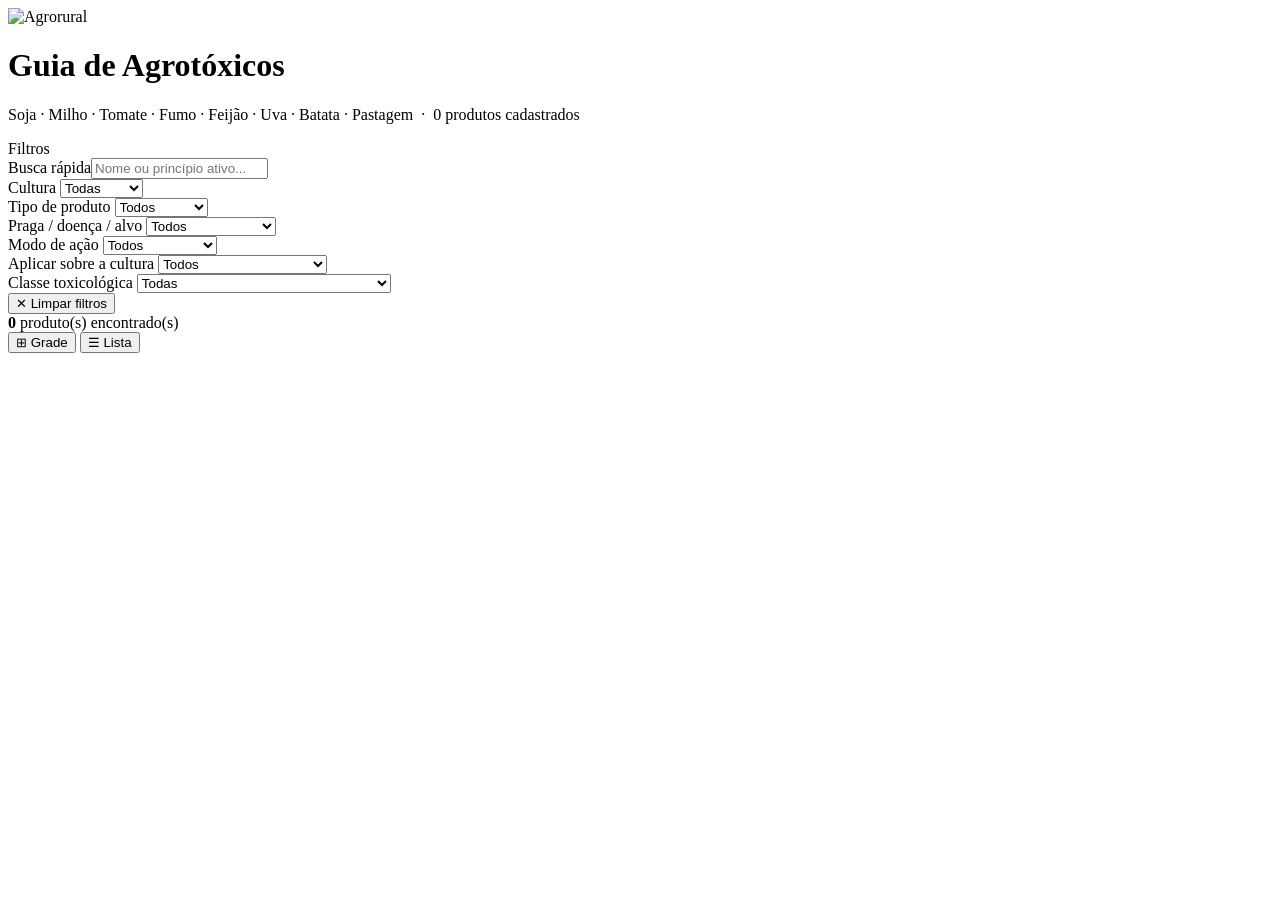
==== index.html @ b9d36128 "Add files via upload" ====
<!DOCTYPE html>
<html lang="pt-BR">
<head>
<meta charset="UTF-8">
<meta name="viewport" content="width=device-width, initial-scale=1.0">
<title>Guia de Agrotóxicos - Agrorural</title>
<link href="https://fonts.googleapis.com/css2?family=DM+Sans:wght@300;400;500;600&family=Space+Grotesk:wght@400;500;600;700&display=swap" rel="stylesheet">
<link rel="stylesheet" href="guia_agrotoxicos.css">
</head>
<body>
<header>
  <div class="header-top">
    <img src="https://media.base44.com/images/public/6a1c72122a9e0b5b111189c7/57c9bda0f_agrorural.png" alt="Agrorural" class="header-logo">
    <div>
      <h1>Guia de Agrotóxicos</h1>
      <p>Soja · Milho · Tomate · Fumo · Feijão · Uva · Batata · Pastagem &nbsp;·&nbsp; <span id="tc">0</span> produtos cadastrados</p>
    </div>
  </div>
</header>

<div class="container">
  <div class="fp">
    <div class="fp-title">Filtros</div>
    <div class="fg">
      <div><label>Busca rápida</label><input id="fb" placeholder="Nome ou princípio ativo..." oninput="f()"></div>
      <div><label>Cultura</label>
        <select id="fc" onchange="f()">
          <option value="">Todas</option>
          <option>Soja</option><option>Milho</option><option>Tomate</option>
          <option>Fumo</option><option>Feijão</option><option>Uva</option>
          <option>Batata</option><option>Pastagem</option><option>Azevém</option>
        </select>
      </div>
      <div><label>Tipo de produto</label>
        <select id="ft" onchange="f()">
          <option value="">Todos</option>
          <option>Fungicida</option><option>Herbicida</option><option>Inseticida</option>
          <option>Acaricida</option><option>Dessecante</option><option>Regulador</option><option>Biológico</option>
        </select>
      </div>
      <div><label>Praga / doença / alvo</label>
        <select id="fa" onchange="f()">
          <option value="">Todos</option>
          <option>Folha larga</option><option>Folha estreita</option><option>Não seletivo</option>
          <option>Brotação lateral</option><option>Azevém</option><option>Ciperáceas</option>
          <option>Ferrugem</option><option>Mancha foliar</option><option>Míldio / Requeima</option>
          <option>Antracnose</option><option>Oídio</option><option>Lagarta</option>
          <option>Percevejo</option><option>Mosca-branca</option><option>Pulgão</option>
          <option>Ácaro</option><option>Broca</option><option>Nematoide</option>
        </select>
      </div>
      <div><label>Modo de ação</label>
        <select id="fm" onchange="f()">
          <option value="">Todos</option>
          <option>Sistêmico</option><option>Contato</option>
          <option>Protetor</option><option>Translaminar</option>
          <option>Pré-emergente</option><option>Pós-emergente</option>
        </select>
      </div>
      <div><label>Aplicar sobre a cultura</label>
        <select id="fs" onchange="f()">
          <option value="">Todos</option>
          <option value="sim">✅ Sim — pode aplicar</option>
          <option value="nao">🚫 Não — risco de dano</option>
          <option value="parcial">⚠️ Depende da situação</option>
        </select>
      </div>
      <div><label>Classe toxicológica</label>
        <select id="fk" onchange="f()">
          <option value="">Todas</option>
          <option value="I">I — Extremamente tóxico</option>
          <option value="II">II — Altamente tóxico</option>
          <option value="III">III — Moderadamente tóxico</option>
          <option value="IV">IV — Pouco tóxico</option>
          <option value="V">V — Improvável de causar dano agudo</option>
        </select>
      </div>
      <div style="display:flex;align-items:flex-end">
        <button class="btn-clear" onclick="limpar()">✕ Limpar filtros</button>
      </div>
    </div>
  </div>

  <div class="rh">
    <div class="rc"><strong id="cn">0</strong> produto(s) encontrado(s)</div>
    <div class="vt">
      <button class="vb active" id="bg" onclick="sv('grid')">⊞ Grade</button>
      <button class="vb" id="bl" onclick="sv('list')">☰ Lista</button>
    </div>
  </div>

  <div class="grid" id="res"></div>
</div>

<script src="guia_agrotoxicos.js"></script>
</body>
</html>
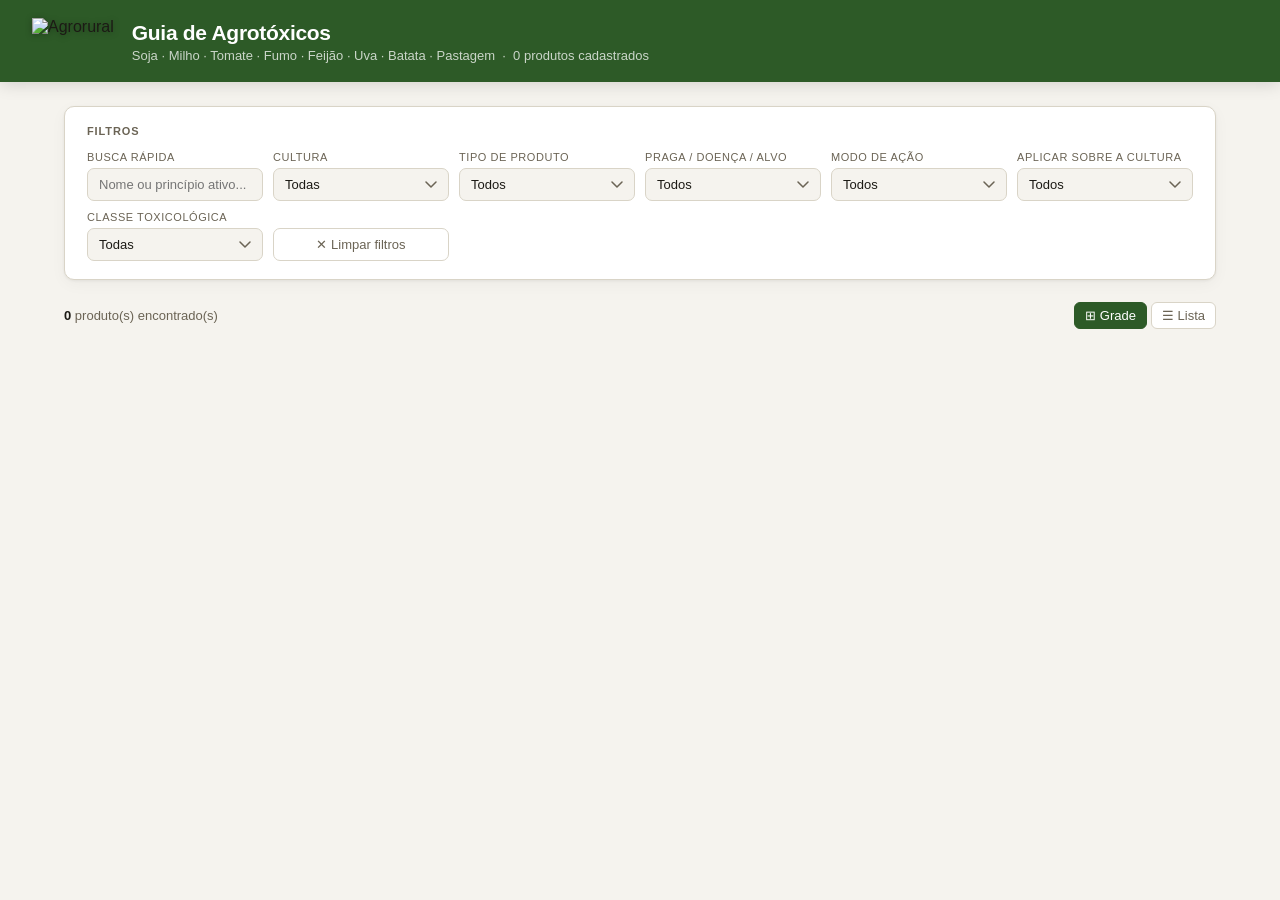
==== commit 2e3a8ec9: "Fix HTML encoding issues and update stylesheet link" ====
--- a/index.html
+++ b/index.html
@@ -5,7 +5,7 @@
 <meta name="viewport" content="width=device-width, initial-scale=1.0">
 <title>Guia de Agrotóxicos - Agrorural</title>
 <link href="https://fonts.googleapis.com/css2?family=DM+Sans:wght@300;400;500;600&family=Space+Grotesk:wght@400;500;600;700&display=swap" rel="stylesheet">
-<link rel="stylesheet" href="guia_agrotoxicos.css">
+<link rel="stylesheet" href="style.css">
 </head>
 <body>
 <header>
--- a/style.css
+++ b/style.css
@@ -0,0 +1,254 @@
+:root {
+  --bg: #F5F3EE;
+  --surface: #FFF;
+  --text: #1C1A15;
+  --text-muted: #6B6455;
+  --border: #D9D4C7;
+  --accent: #2D5A27;
+  --accent-light: #E8F0E6;
+  --fungicida: #1A4D8F;
+  --fungicida-bg: #E8F0FB;
+  --herbicida: #2D6A2A;
+  --herbicida-bg: #E6F4E5;
+  --inseticida: #8B4A00;
+  --inseticida-bg: #FDF0E0;
+  --acaricida: #7A1A5A;
+  --acaricida-bg: #F8E8F4;
+  --dessecante: #8B1A1A;
+  --dessecante-bg: #FBEAEA;
+  --regulador: #5A3A8B;
+  --regulador-bg: #F0EAFB;
+  --c1-bg: #FBEAEA; --c1: #8B1A1A;
+  --c2-bg: #FDF0E0; --c2: #8B4A00;
+  --c3-bg: #FFF8E6; --c3: #5C4000;
+  --c4-bg: #E8F4E5; --c4: #2D6A2A;
+  --ok-bg: #E6F4E5; --ok: #1E5C1B;
+  --warn-bg: #FFF3CD; --warn: #7A4F00;
+  --parcial-bg: #EEF0FF; --parcial: #2828A0;
+  --radius: 10px;
+  --shadow: 0 1px 3px rgba(0,0,0,.06), 0 4px 16px rgba(0,0,0,.04);
+}
+
+*, *::before, *::after { box-sizing: border-box; margin: 0; padding: 0; }
+
+body {
+  font-family: 'DM Sans', sans-serif;
+  background: var(--bg);
+  color: var(--text);
+  min-height: 100vh;
+}
+
+/* ── HEADER ── */
+header {
+  background: var(--accent);
+  padding: 18px 32px 16px;
+  position: sticky;
+  top: 0;
+  z-index: 100;
+  box-shadow: 0 2px 16px rgba(0,0,0,.15);
+}
+.header-top {
+  display: flex;
+  align-items: center;
+  gap: 18px;
+}
+.header-logo {
+  height: 48px;
+  object-fit: contain;
+  flex-shrink: 0;
+  filter: drop-shadow(0 1px 3px rgba(0,0,0,.3));
+}
+header h1 {
+  font-family: 'Space Grotesk', sans-serif;
+  font-size: 21px;
+  font-weight: 700;
+  color: #fff;
+  letter-spacing: -.3px;
+  margin-bottom: 3px;
+}
+header p { font-size: 13px; color: rgba(255,255,255,.75); }
+
+/* ── CONTAINER ── */
+.container { max-width: 1200px; margin: 0 auto; padding: 24px; }
+
+/* ── FILTROS ── */
+.fp {
+  background: var(--surface);
+  border: 1px solid var(--border);
+  border-radius: var(--radius);
+  padding: 18px 22px;
+  margin-bottom: 22px;
+  box-shadow: var(--shadow);
+}
+.fp-title {
+  font-family: 'Space Grotesk', sans-serif;
+  font-size: 11px;
+  font-weight: 600;
+  letter-spacing: .08em;
+  text-transform: uppercase;
+  color: var(--text-muted);
+  margin-bottom: 14px;
+}
+.fg {
+  display: grid;
+  grid-template-columns: repeat(auto-fit, minmax(175px, 1fr));
+  gap: 10px;
+  align-items: end;
+}
+.fg label {
+  display: block;
+  font-size: 11px;
+  font-weight: 500;
+  color: var(--text-muted);
+  margin-bottom: 5px;
+  text-transform: uppercase;
+  letter-spacing: .05em;
+}
+select, input {
+  width: 100%;
+  padding: 8px 11px;
+  border: 1px solid var(--border);
+  border-radius: 7px;
+  font-family: 'DM Sans', sans-serif;
+  font-size: 13px;
+  color: var(--text);
+  background: var(--bg);
+  outline: none;
+  transition: border-color .15s, box-shadow .15s;
+  appearance: none;
+  background-image: url("data:image/svg+xml,%3Csvg xmlns='http://www.w3.org/2000/svg' width='12' height='8' fill='none'%3E%3Cpath d='M1 1l5 5 5-5' stroke='%236B6455' stroke-width='1.5' stroke-linecap='round' stroke-linejoin='round'/%3E%3C/svg%3E");
+  background-repeat: no-repeat;
+  background-position: right 11px center;
+  padding-right: 30px;
+}
+input { background-image: none; padding-right: 11px; }
+select:focus, input:focus {
+  border-color: var(--accent);
+  box-shadow: 0 0 0 3px rgba(45,90,39,.1);
+}
+.btn-clear {
+  padding: 8px 14px;
+  background: transparent;
+  border: 1px solid var(--border);
+  border-radius: 7px;
+  font-family: 'DM Sans', sans-serif;
+  font-size: 13px;
+  color: var(--text-muted);
+  cursor: pointer;
+  transition: all .15s;
+  width: 100%;
+}
+.btn-clear:hover { border-color: var(--accent); color: var(--accent); background: var(--accent-light); }
+
+/* ── RESULTADO HEADER ── */
+.rh { display: flex; align-items: center; justify-content: space-between; margin-bottom: 14px; }
+.rc { font-size: 13px; color: var(--text-muted); }
+.rc strong { color: var(--text); font-weight: 600; }
+.vt { display: flex; gap: 4px; }
+.vb {
+  padding: 5px 10px;
+  border: 1px solid var(--border);
+  background: var(--surface);
+  border-radius: 6px;
+  cursor: pointer;
+  font-size: 13px;
+  color: var(--text-muted);
+  transition: all .15s;
+}
+.vb.active { background: var(--accent); border-color: var(--accent); color: #fff; }
+
+/* ── GRID / LIST ── */
+.grid { display: grid; grid-template-columns: repeat(auto-fill, minmax(330px, 1fr)); gap: 14px; }
+.list { display: flex; flex-direction: column; gap: 8px; }
+
+/* ── CARD ── */
+.card {
+  background: var(--surface);
+  border: 1px solid var(--border);
+  border-radius: var(--radius);
+  padding: 16px 18px;
+  box-shadow: var(--shadow);
+  transition: transform .15s, box-shadow .15s;
+  position: relative;
+  overflow: hidden;
+}
+.card:hover { transform: translateY(-1px); box-shadow: 0 4px 20px rgba(0,0,0,.09); }
+
+.cab { position: absolute; left: 0; top: 0; bottom: 0; width: 4px; }
+
+.ch { display: flex; align-items: flex-start; justify-content: space-between; gap: 10px; margin-bottom: 10px; padding-left: 10px; }
+.cn { font-family: 'Space Grotesk', sans-serif; font-size: 15px; font-weight: 600; color: var(--text); line-height: 1.3; }
+.cp { font-size: 12px; color: var(--text-muted); margin-top: 2px; }
+
+.badge { font-size: 11px; font-weight: 500; padding: 3px 9px; border-radius: 99px; white-space: nowrap; flex-shrink: 0; }
+.badge-Fungicida  { background: var(--fungicida-bg);  color: var(--fungicida); }
+.badge-Herbicida  { background: var(--herbicida-bg);  color: var(--herbicida); }
+.badge-Inseticida { background: var(--inseticida-bg); color: var(--inseticida); }
+.badge-Acaricida  { background: var(--acaricida-bg);  color: var(--acaricida); }
+.badge-Dessecante { background: var(--dessecante-bg); color: var(--dessecante); }
+.badge-Regulador  { background: var(--regulador-bg);  color: var(--regulador); }
+.badge-Biológico  { background: var(--ok-bg); color: var(--ok); }
+
+/* ── ALERTA DE USO ── */
+.ab { display: flex; align-items: flex-start; gap: 7px; padding: 7px 10px 7px 14px; border-radius: 7px; font-size: 12px; font-weight: 500; margin-bottom: 10px; line-height: 1.4; }
+.ab-sim     { background: var(--ok-bg); color: var(--ok); }
+.ab-nao     { background: var(--warn-bg); color: var(--warn); border: 1px solid #e8d070; }
+.ab-parcial { background: var(--parcial-bg); color: var(--parcial); border: 1px solid #b8c0f0; }
+.ab-icon    { font-size: 14px; flex-shrink: 0; margin-top: 1px; }
+
+/* ── USO GRID ── */
+.ug { display: grid; grid-template-columns: 1fr 1fr; gap: 8px; padding-left: 10px; margin-bottom: 10px; }
+.ui { border: 1px solid var(--border); border-radius: 7px; padding: 8px 9px; background: var(--bg); }
+.ui label { font-size: 9px; font-weight: 600; text-transform: uppercase; letter-spacing: .06em; color: var(--text-muted); display: block; margin-bottom: 3px; }
+.ui span   { font-size: 12px; color: var(--text); line-height: 1.35; display: block; }
+.ui-warn   { border-color: #e8d070; background: var(--warn-bg); }
+.ui-warn span { color: var(--warn); font-weight: 600; }
+
+/* ── CAMPOS GRID ── */
+.cg { display: grid; grid-template-columns: 1fr 1fr; gap: 7px 12px; padding-left: 10px; margin-bottom: 10px; }
+.ii label { font-size: 10px; font-weight: 500; text-transform: uppercase; letter-spacing: .06em; color: var(--text-muted); display: block; margin-bottom: 2px; }
+.ii span  { font-size: 13px; color: var(--text); }
+
+/* ── TAGS ── */
+.ct { display: flex; flex-wrap: wrap; gap: 5px; padding-left: 10px; }
+.tag    { font-size: 11px; padding: 2px 8px; border-radius: 5px; border: 1px solid var(--border); color: var(--text-muted); background: var(--bg); }
+.tag-c  { border-color: #b8d4b5; background: #f0f8ef; color: #2a5527; }
+.tag-fl { border-color: #a8d4c8; background: #e8f8f4; color: #1a5548; }
+.tag-fe { border-color: #d4c4a0; background: #faf4e0; color: #6b4e18; }
+.tag-ns { border-color: #d8a8a8; background: #fff0f0; color: #7a1a1a; }
+
+/* ── CLASSE TOXICOLÓGICA ── */
+.pi    { display: inline-flex; align-items: center; font-size: 11px; font-weight: 500; padding: 2px 8px; border-radius: 5px; }
+.pi-I  { background: var(--c1-bg); color: var(--c1); }
+.pi-II { background: var(--c2-bg); color: var(--c2); }
+.pi-III{ background: var(--c3-bg); color: var(--c3); }
+.pi-IV { background: var(--c4-bg); color: var(--c4); }
+.pi-V, .pi-— { background: var(--bg); color: var(--text-muted); border: 1px solid var(--border); }
+
+/* ── ACENTO LATERAL ── */
+.acc-Fungicida  { background: var(--fungicida); }
+.acc-Herbicida  { background: var(--herbicida); }
+.acc-Inseticida { background: var(--inseticida); }
+.acc-Acaricida  { background: var(--acaricida); }
+.acc-Dessecante { background: var(--dessecante); }
+.acc-Regulador  { background: var(--regulador); }
+.acc-Biológico  { background: var(--ok); }
+
+/* ── LISTA ── */
+.list .cg { grid-template-columns: repeat(4, 1fr); }
+
+/* ── VAZIO ── */
+.empty { grid-column: 1/-1; text-align: center; padding: 60px 0; color: var(--text-muted); }
+.empty p { font-size: 15px; margin-bottom: 8px; font-weight: 500; color: var(--text); }
+
+/* ── RESPONSIVO ── */
+@media (max-width: 640px) {
+  .fg { grid-template-columns: 1fr 1fr; }
+  .grid { grid-template-columns: 1fr; }
+  .ug { grid-template-columns: 1fr; }
+  .list .cg { grid-template-columns: 1fr 1fr; }
+  header { padding: 14px 16px 12px; }
+  .container { padding: 14px; }
+  .header-logo { height: 36px; }
+  header h1 { font-size: 17px; }
+}
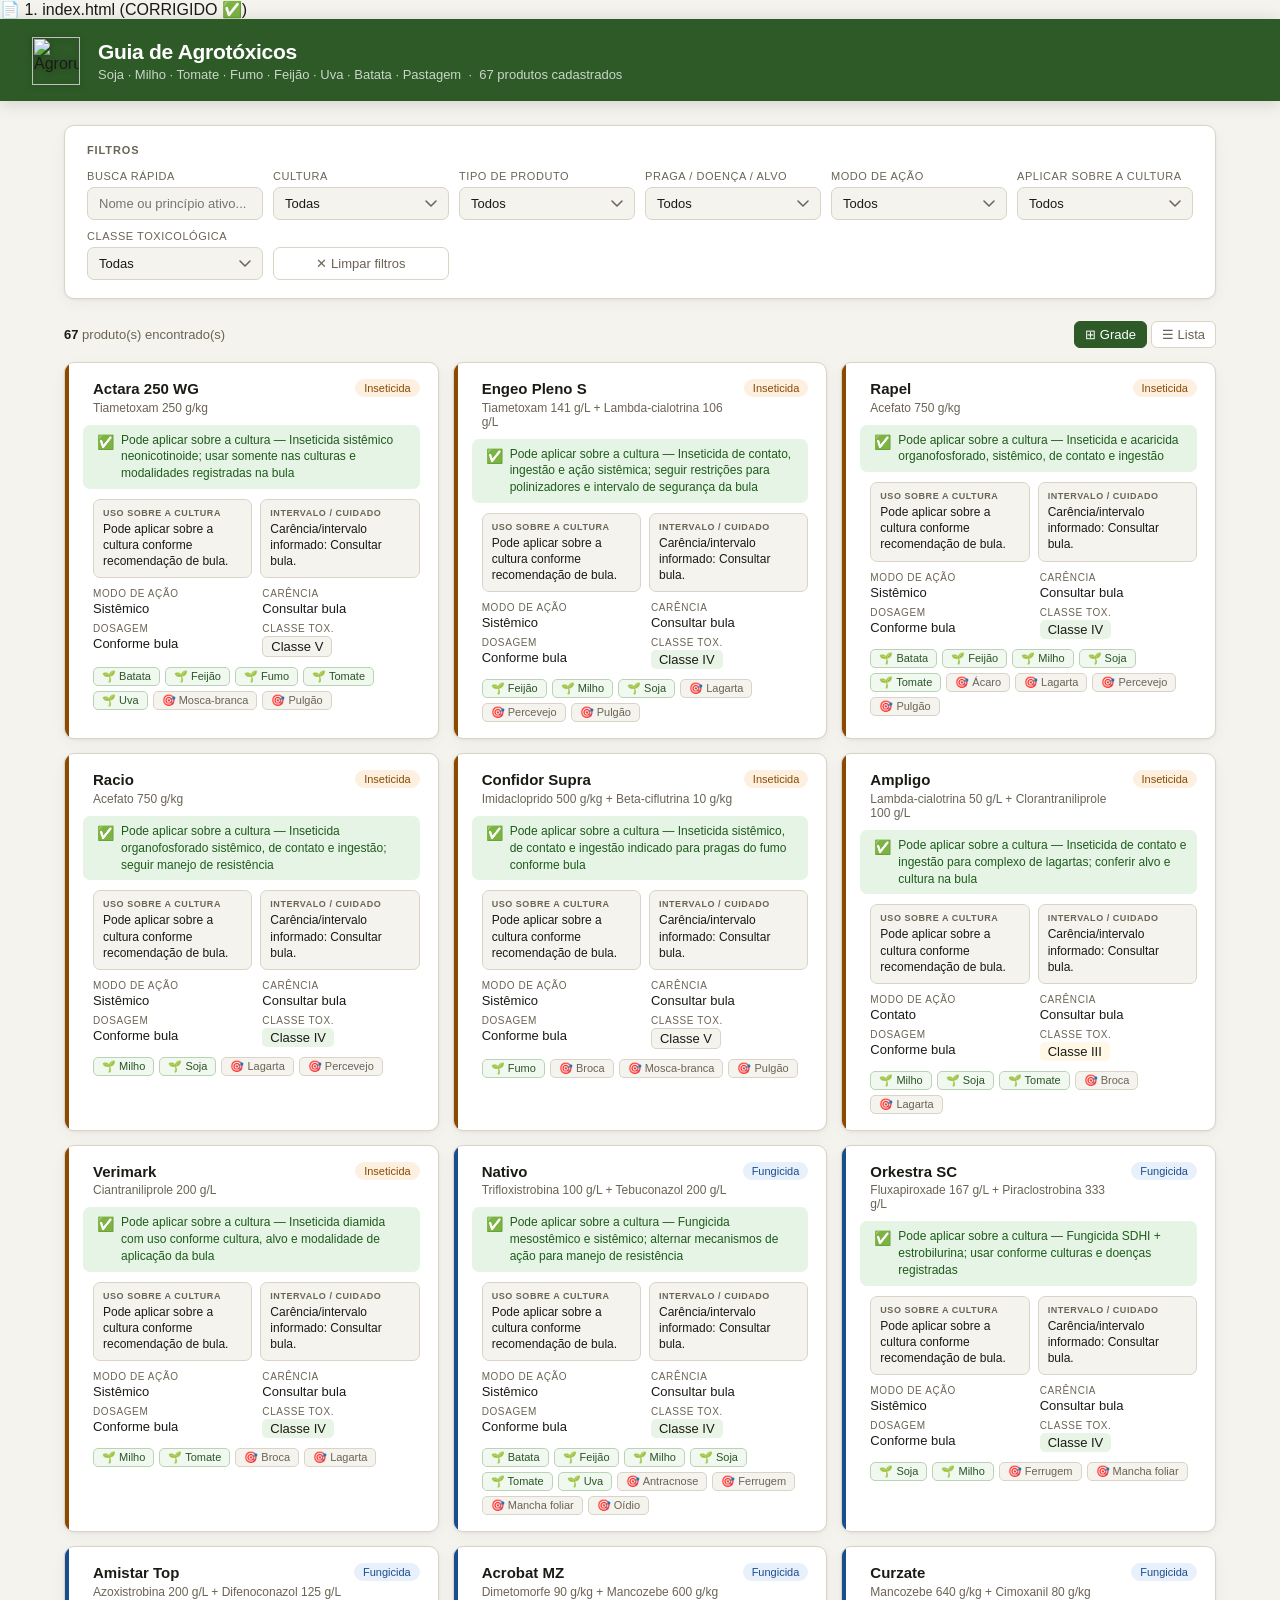
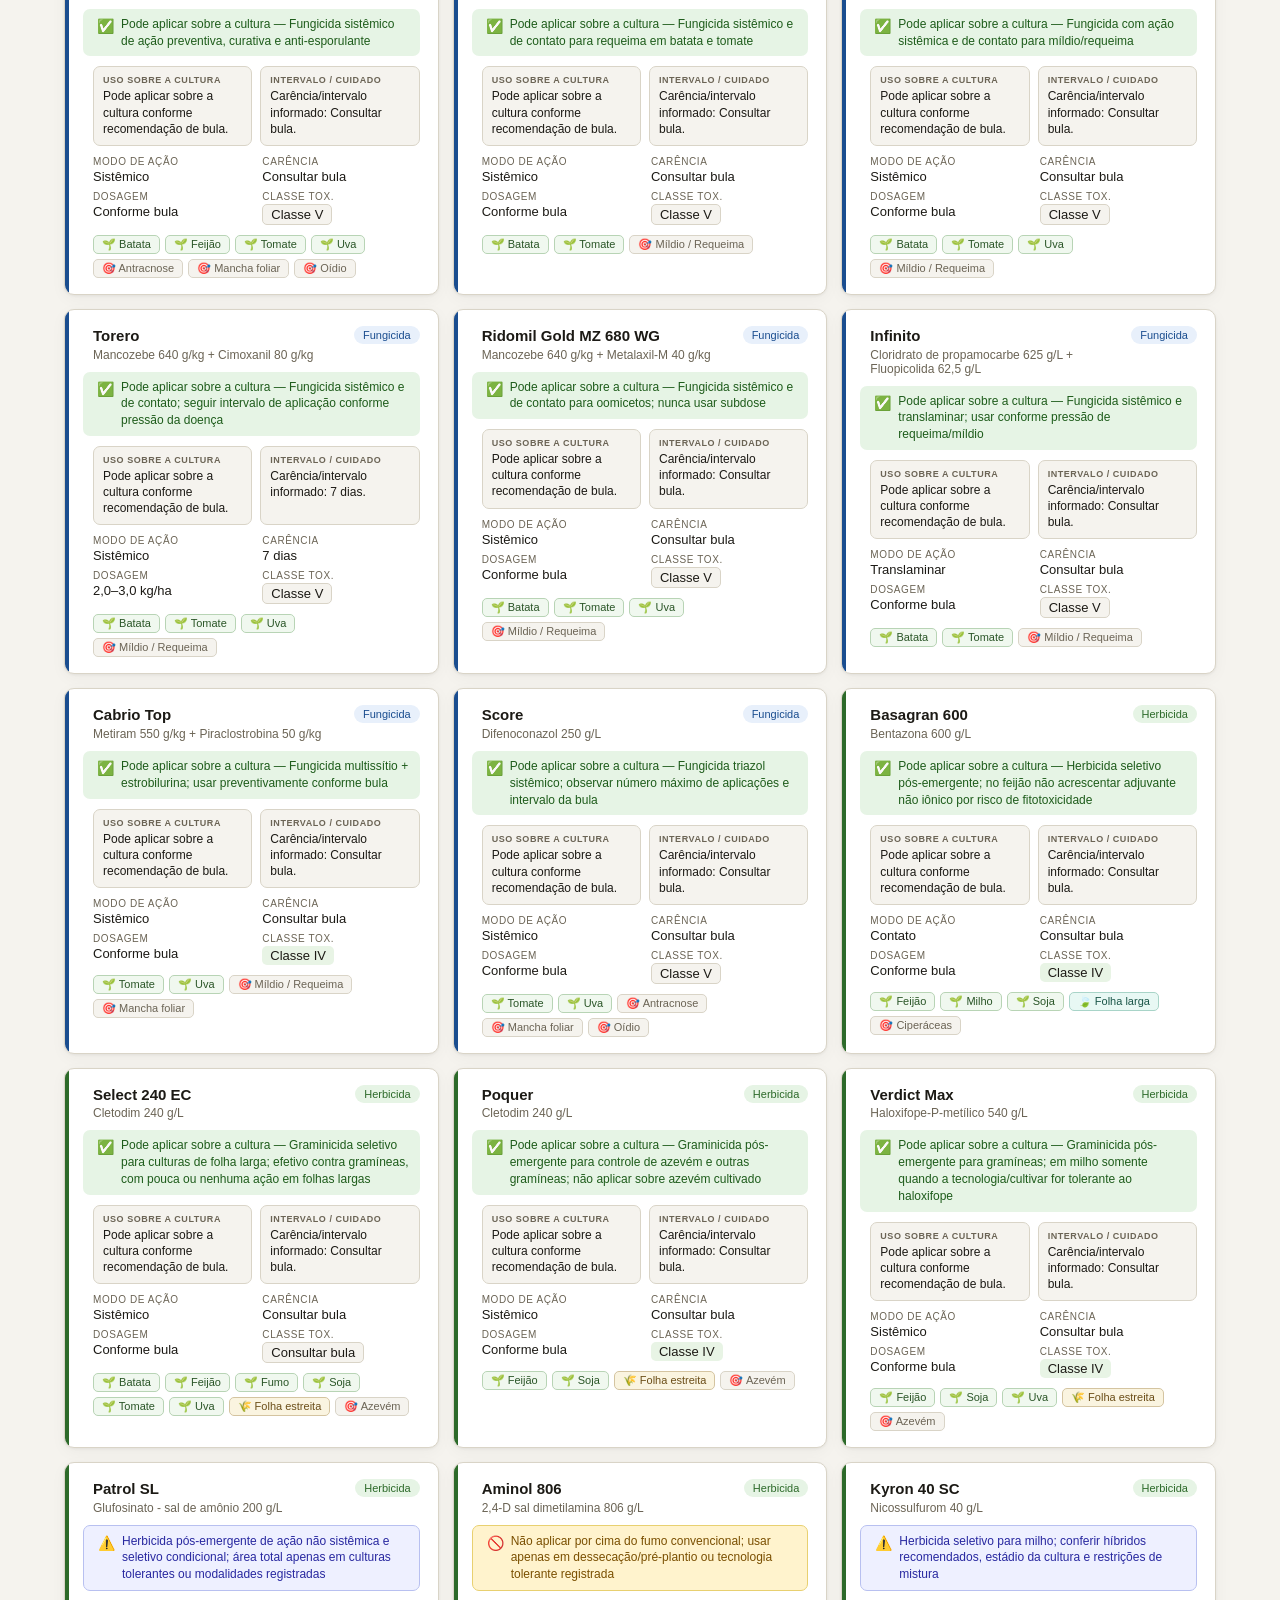
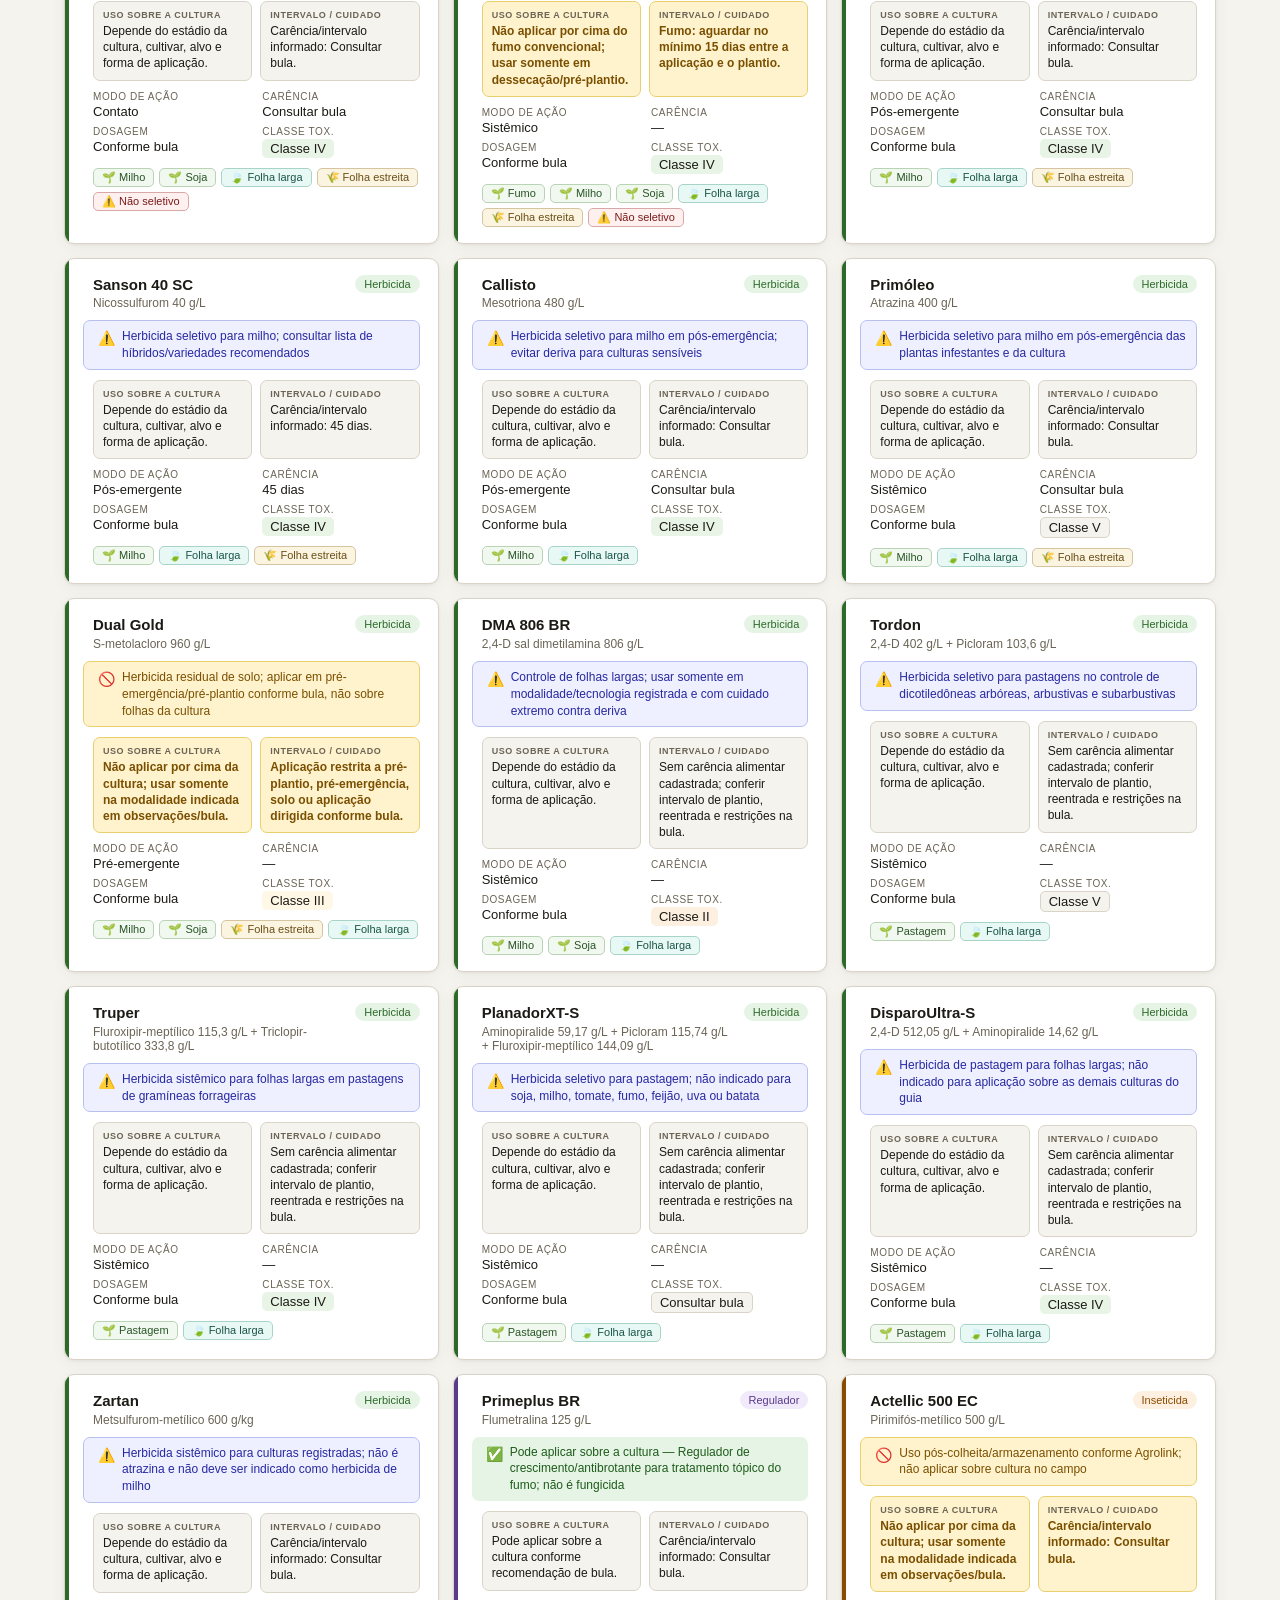
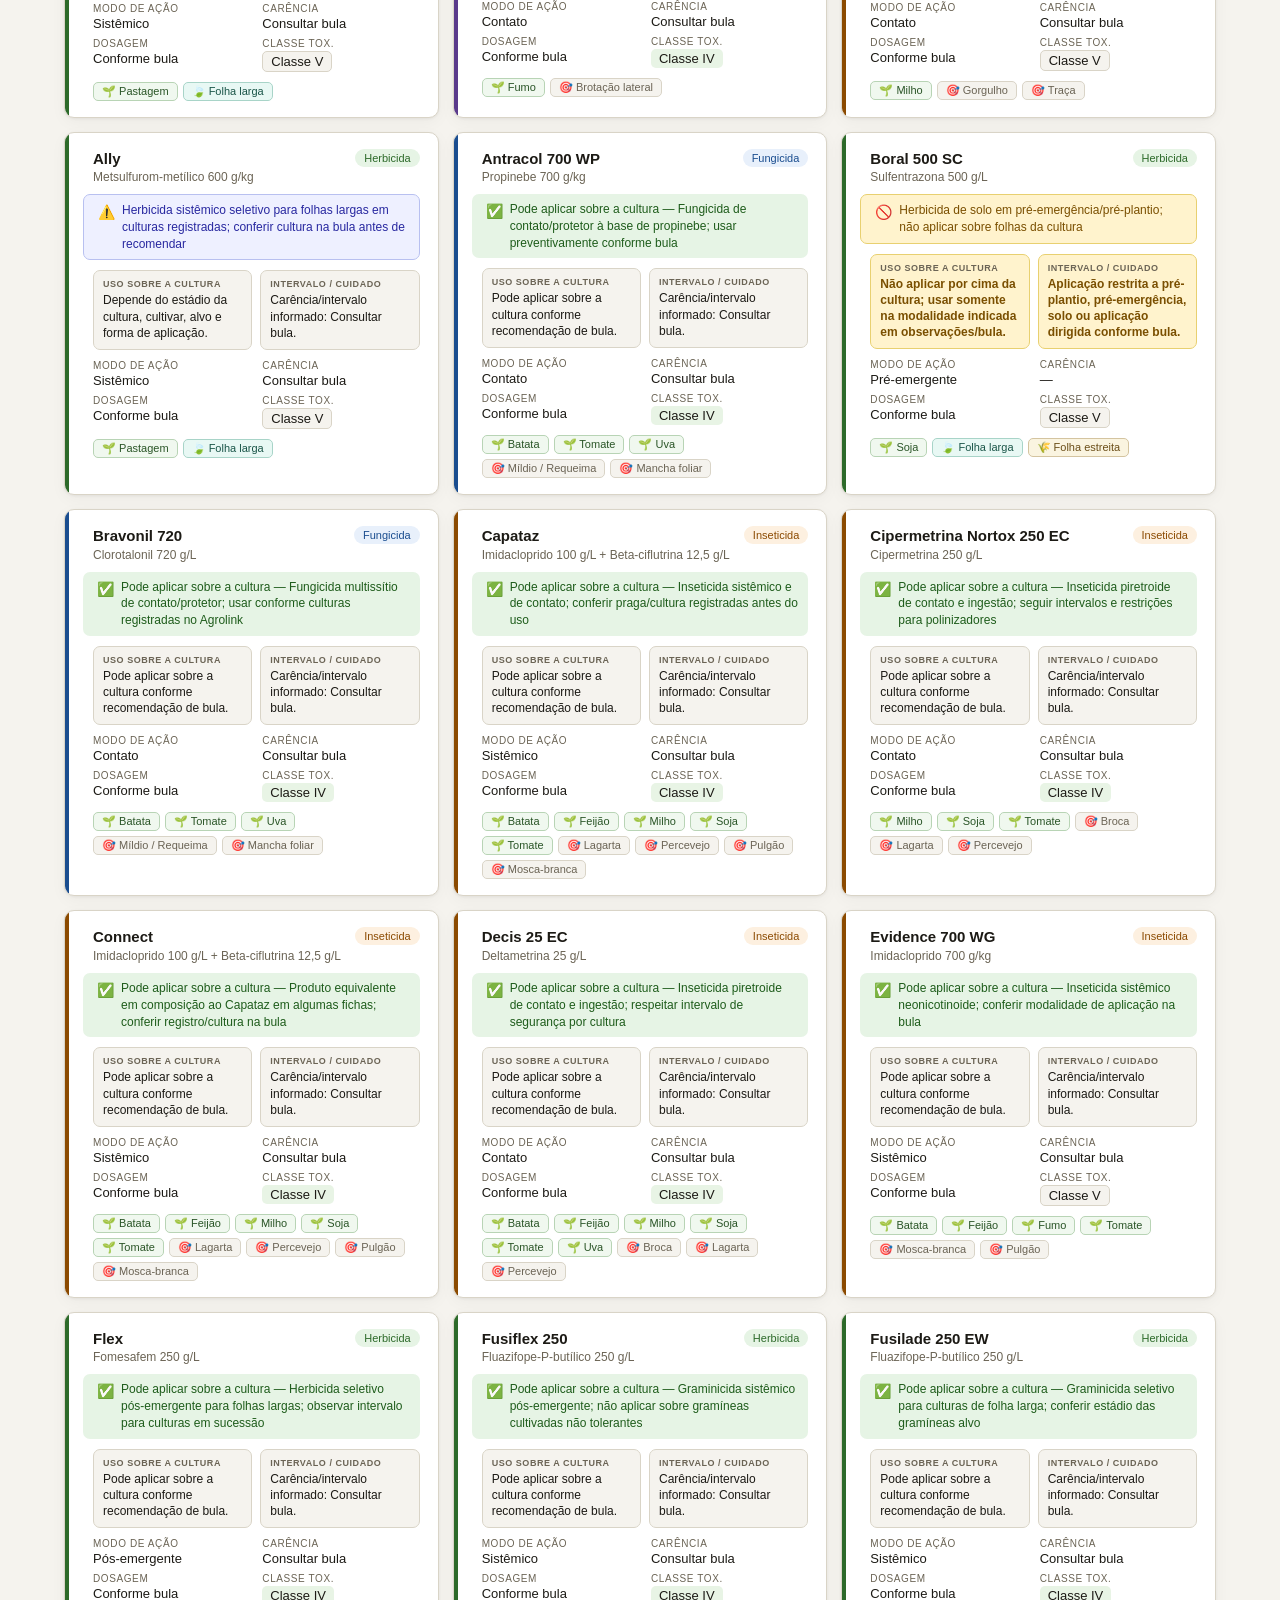
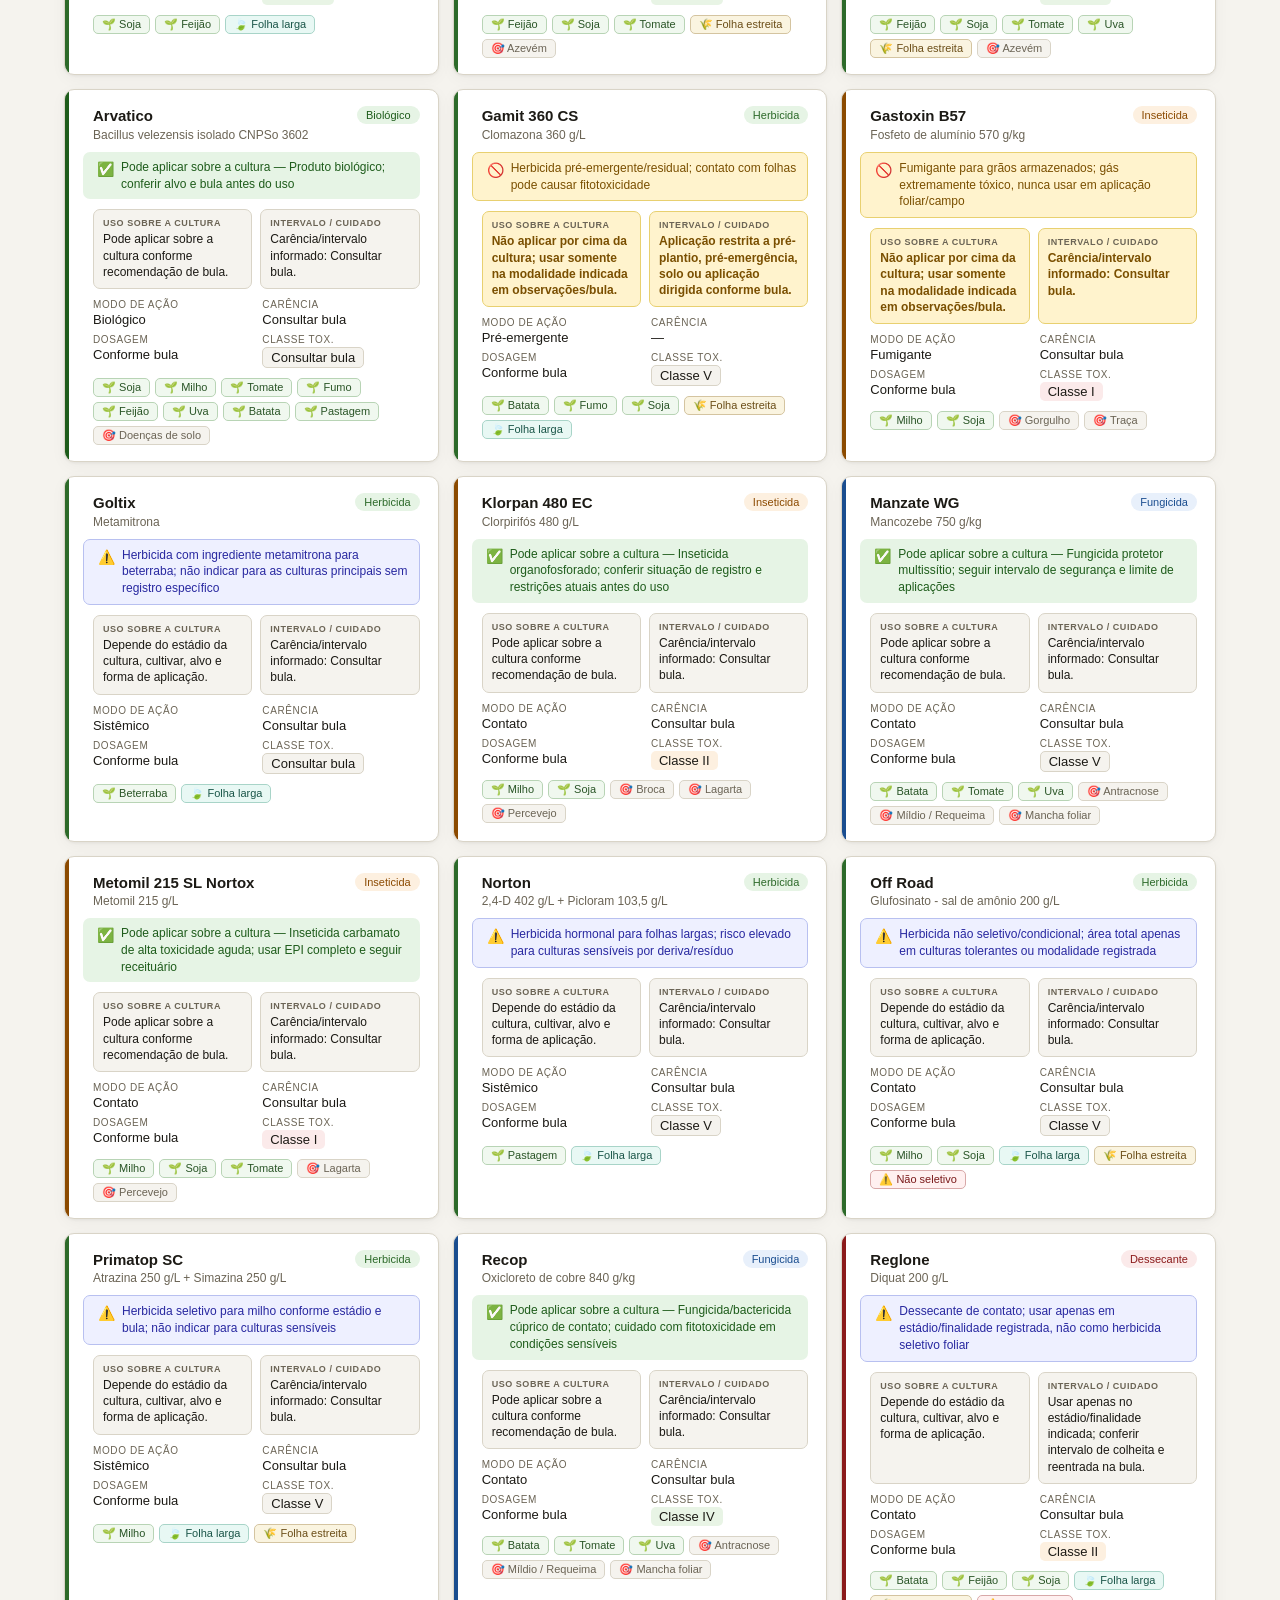
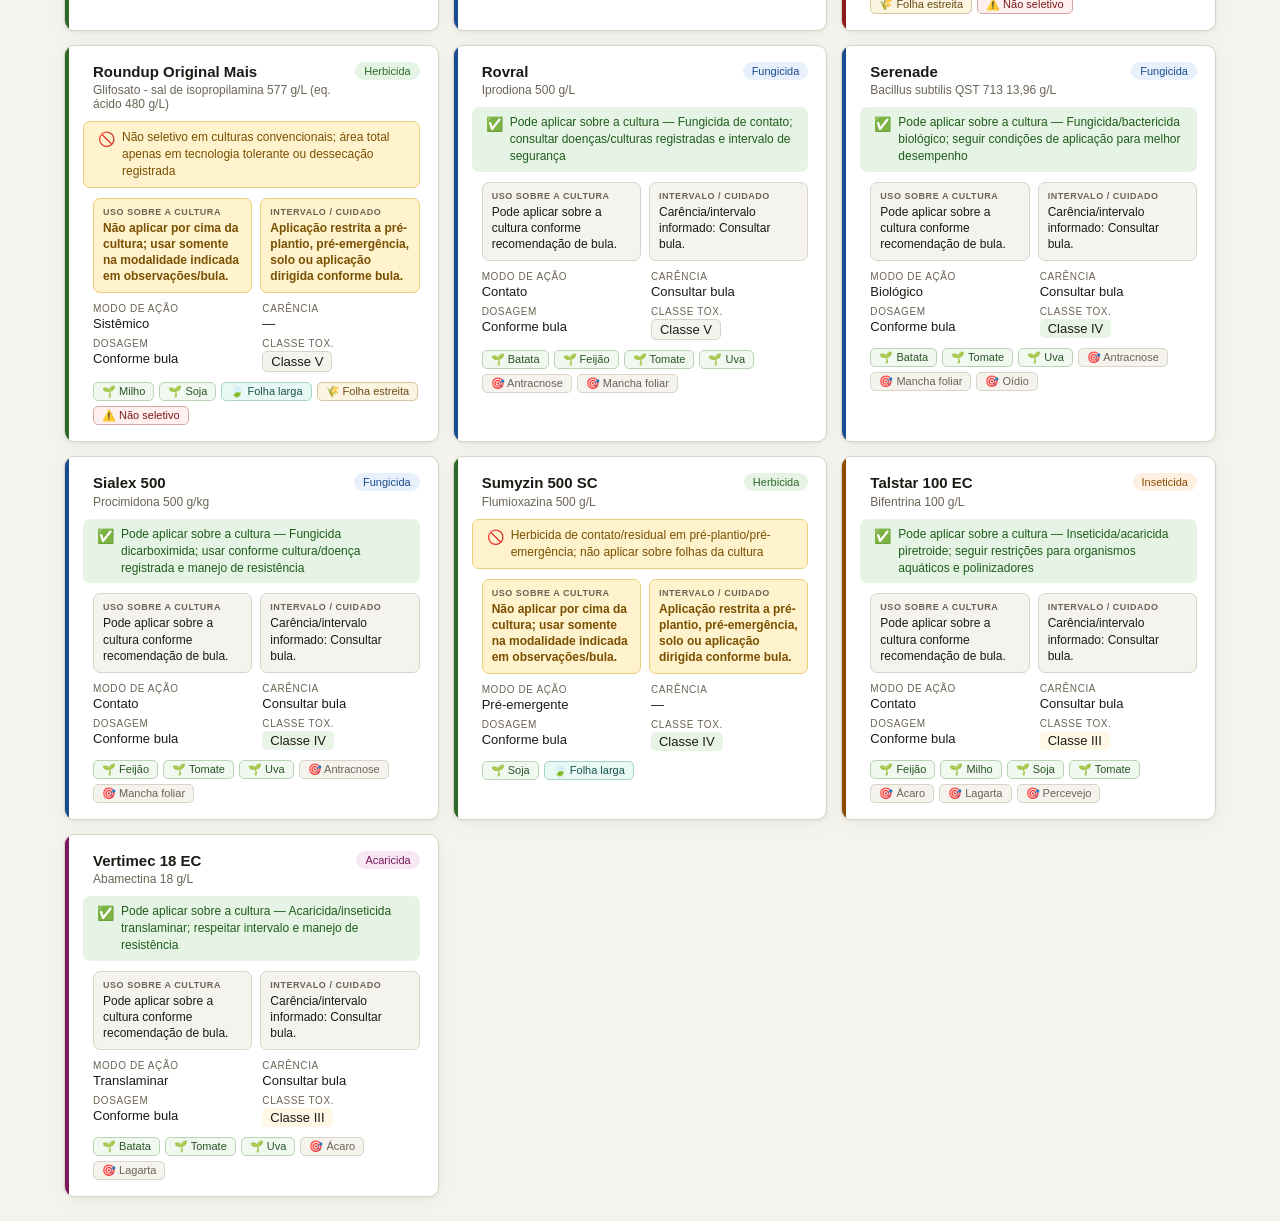
==== commit 1345ac8c: "Update index.html" ====
--- a/index.html
+++ b/index.html
@@ -1,3 +1,5 @@
+
+📄 1. index.html (CORRIGIDO ✅)
 <!DOCTYPE html>
 <html lang="pt-BR">
 <head>
@@ -92,6 +94,6 @@
   <div class="grid" id="res"></div>
 </div>
 
-<script src="guia_agrotoxicos.js"></script>
+<script src="script.js"></script>
 </body>
 </html>
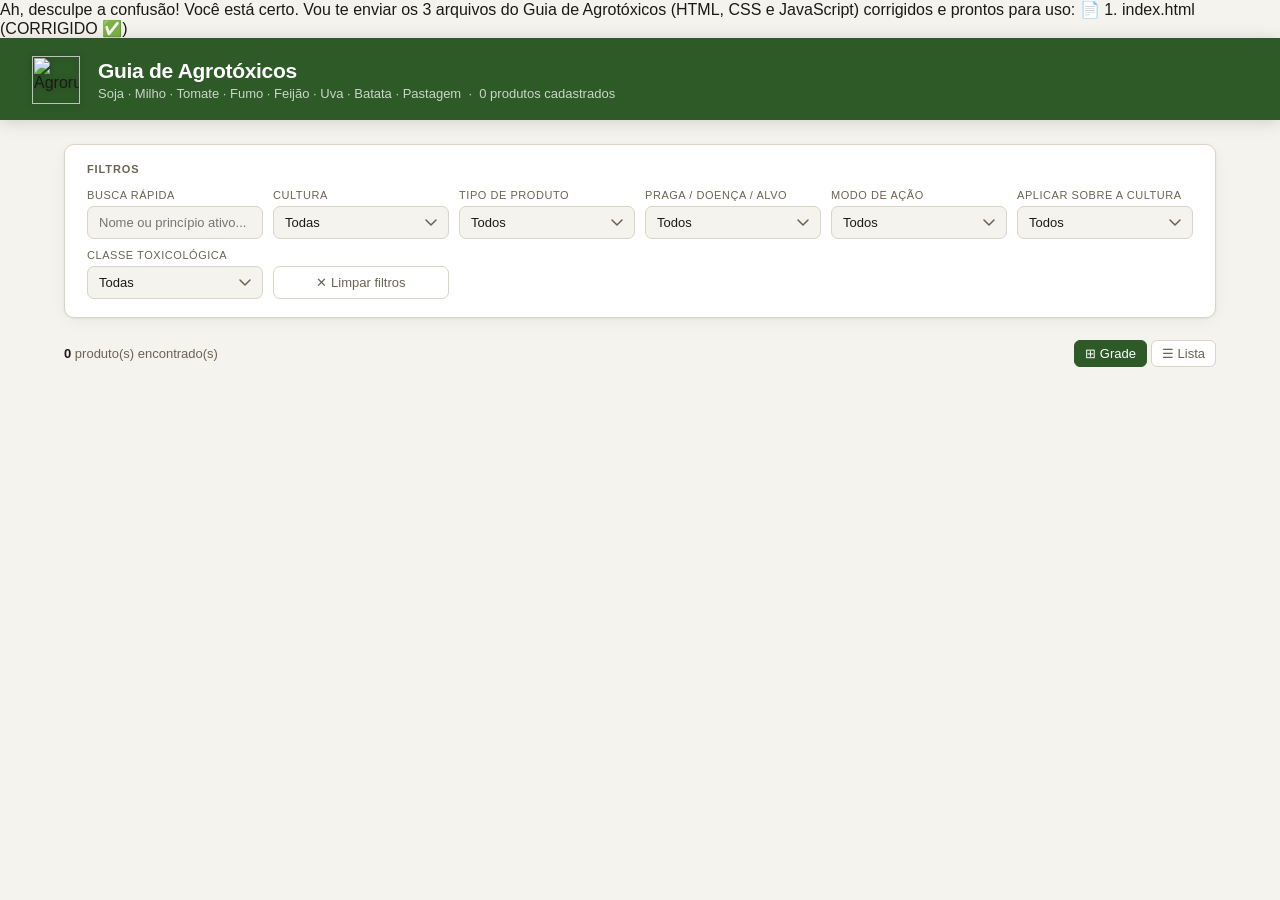
==== commit cf9c7278: "Update index.html" ====
--- a/index.html
+++ b/index.html
@@ -1,3 +1,4 @@
+Ah, desculpe a confusão! Você está certo. Vou te enviar os 3 arquivos do Guia de Agrotóxicos (HTML, CSS e JavaScript) corrigidos e prontos para uso:
 
 📄 1. index.html (CORRIGIDO ✅)
 <!DOCTYPE html>
--- a/style.css
+++ b/style.css
@@ -38,7 +38,7 @@
   min-height: 100vh;
 }
 
-/* ── HEADER ── */
+/* â”€â”€ HEADER â”€â”€ */
 header {
   background: var(--accent);
   padding: 18px 32px 16px;
@@ -68,10 +68,10 @@
 }
 header p { font-size: 13px; color: rgba(255,255,255,.75); }
 
-/* ── CONTAINER ── */
+/* â”€â”€ CONTAINER â”€â”€ */
 .container { max-width: 1200px; margin: 0 auto; padding: 24px; }
 
-/* ── FILTROS ── */
+/* â”€â”€ FILTROS â”€â”€ */
 .fp {
   background: var(--surface);
   border: 1px solid var(--border);
@@ -140,7 +140,7 @@
 }
 .btn-clear:hover { border-color: var(--accent); color: var(--accent); background: var(--accent-light); }
 
-/* ── RESULTADO HEADER ── */
+/* â”€â”€ RESULTADO HEADER â”€â”€ */
 .rh { display: flex; align-items: center; justify-content: space-between; margin-bottom: 14px; }
 .rc { font-size: 13px; color: var(--text-muted); }
 .rc strong { color: var(--text); font-weight: 600; }
@@ -157,11 +157,11 @@
 }
 .vb.active { background: var(--accent); border-color: var(--accent); color: #fff; }
 
-/* ── GRID / LIST ── */
+/* â”€â”€ GRID / LIST â”€â”€ */
 .grid { display: grid; grid-template-columns: repeat(auto-fill, minmax(330px, 1fr)); gap: 14px; }
 .list { display: flex; flex-direction: column; gap: 8px; }
 
-/* ── CARD ── */
+/* â”€â”€ CARD â”€â”€ */
 .card {
   background: var(--surface);
   border: 1px solid var(--border);
@@ -187,16 +187,16 @@
 .badge-Acaricida  { background: var(--acaricida-bg);  color: var(--acaricida); }
 .badge-Dessecante { background: var(--dessecante-bg); color: var(--dessecante); }
 .badge-Regulador  { background: var(--regulador-bg);  color: var(--regulador); }
-.badge-Biológico  { background: var(--ok-bg); color: var(--ok); }
-
-/* ── ALERTA DE USO ── */
+.badge-BiolÃ³gico  { background: var(--ok-bg); color: var(--ok); }
+
+/* â”€â”€ ALERTA DE USO â”€â”€ */
 .ab { display: flex; align-items: flex-start; gap: 7px; padding: 7px 10px 7px 14px; border-radius: 7px; font-size: 12px; font-weight: 500; margin-bottom: 10px; line-height: 1.4; }
 .ab-sim     { background: var(--ok-bg); color: var(--ok); }
 .ab-nao     { background: var(--warn-bg); color: var(--warn); border: 1px solid #e8d070; }
 .ab-parcial { background: var(--parcial-bg); color: var(--parcial); border: 1px solid #b8c0f0; }
 .ab-icon    { font-size: 14px; flex-shrink: 0; margin-top: 1px; }
 
-/* ── USO GRID ── */
+/* â”€â”€ USO GRID â”€â”€ */
 .ug { display: grid; grid-template-columns: 1fr 1fr; gap: 8px; padding-left: 10px; margin-bottom: 10px; }
 .ui { border: 1px solid var(--border); border-radius: 7px; padding: 8px 9px; background: var(--bg); }
 .ui label { font-size: 9px; font-weight: 600; text-transform: uppercase; letter-spacing: .06em; color: var(--text-muted); display: block; margin-bottom: 3px; }
@@ -204,12 +204,12 @@
 .ui-warn   { border-color: #e8d070; background: var(--warn-bg); }
 .ui-warn span { color: var(--warn); font-weight: 600; }
 
-/* ── CAMPOS GRID ── */
+/* â”€â”€ CAMPOS GRID â”€â”€ */
 .cg { display: grid; grid-template-columns: 1fr 1fr; gap: 7px 12px; padding-left: 10px; margin-bottom: 10px; }
 .ii label { font-size: 10px; font-weight: 500; text-transform: uppercase; letter-spacing: .06em; color: var(--text-muted); display: block; margin-bottom: 2px; }
 .ii span  { font-size: 13px; color: var(--text); }
 
-/* ── TAGS ── */
+/* â”€â”€ TAGS â”€â”€ */
 .ct { display: flex; flex-wrap: wrap; gap: 5px; padding-left: 10px; }
 .tag    { font-size: 11px; padding: 2px 8px; border-radius: 5px; border: 1px solid var(--border); color: var(--text-muted); background: var(--bg); }
 .tag-c  { border-color: #b8d4b5; background: #f0f8ef; color: #2a5527; }
@@ -217,31 +217,31 @@
 .tag-fe { border-color: #d4c4a0; background: #faf4e0; color: #6b4e18; }
 .tag-ns { border-color: #d8a8a8; background: #fff0f0; color: #7a1a1a; }
 
-/* ── CLASSE TOXICOLÓGICA ── */
+/* â”€â”€ CLASSE TOXICOLÃ“GICA â”€â”€ */
 .pi    { display: inline-flex; align-items: center; font-size: 11px; font-weight: 500; padding: 2px 8px; border-radius: 5px; }
 .pi-I  { background: var(--c1-bg); color: var(--c1); }
 .pi-II { background: var(--c2-bg); color: var(--c2); }
 .pi-III{ background: var(--c3-bg); color: var(--c3); }
 .pi-IV { background: var(--c4-bg); color: var(--c4); }
-.pi-V, .pi-— { background: var(--bg); color: var(--text-muted); border: 1px solid var(--border); }
-
-/* ── ACENTO LATERAL ── */
+.pi-V, .pi-â€” { background: var(--bg); color: var(--text-muted); border: 1px solid var(--border); }
+
+/* â”€â”€ ACENTO LATERAL â”€â”€ */
 .acc-Fungicida  { background: var(--fungicida); }
 .acc-Herbicida  { background: var(--herbicida); }
 .acc-Inseticida { background: var(--inseticida); }
 .acc-Acaricida  { background: var(--acaricida); }
 .acc-Dessecante { background: var(--dessecante); }
 .acc-Regulador  { background: var(--regulador); }
-.acc-Biológico  { background: var(--ok); }
-
-/* ── LISTA ── */
+.acc-BiolÃ³gico  { background: var(--ok); }
+
+/* â”€â”€ LISTA â”€â”€ */
 .list .cg { grid-template-columns: repeat(4, 1fr); }
 
-/* ── VAZIO ── */
+/* â”€â”€ VAZIO â”€â”€ */
 .empty { grid-column: 1/-1; text-align: center; padding: 60px 0; color: var(--text-muted); }
 .empty p { font-size: 15px; margin-bottom: 8px; font-weight: 500; color: var(--text); }
 
-/* ── RESPONSIVO ── */
+/* â”€â”€ RESPONSIVO â”€â”€ */
 @media (max-width: 640px) {
   .fg { grid-template-columns: 1fr 1fr; }
   .grid { grid-template-columns: 1fr; }
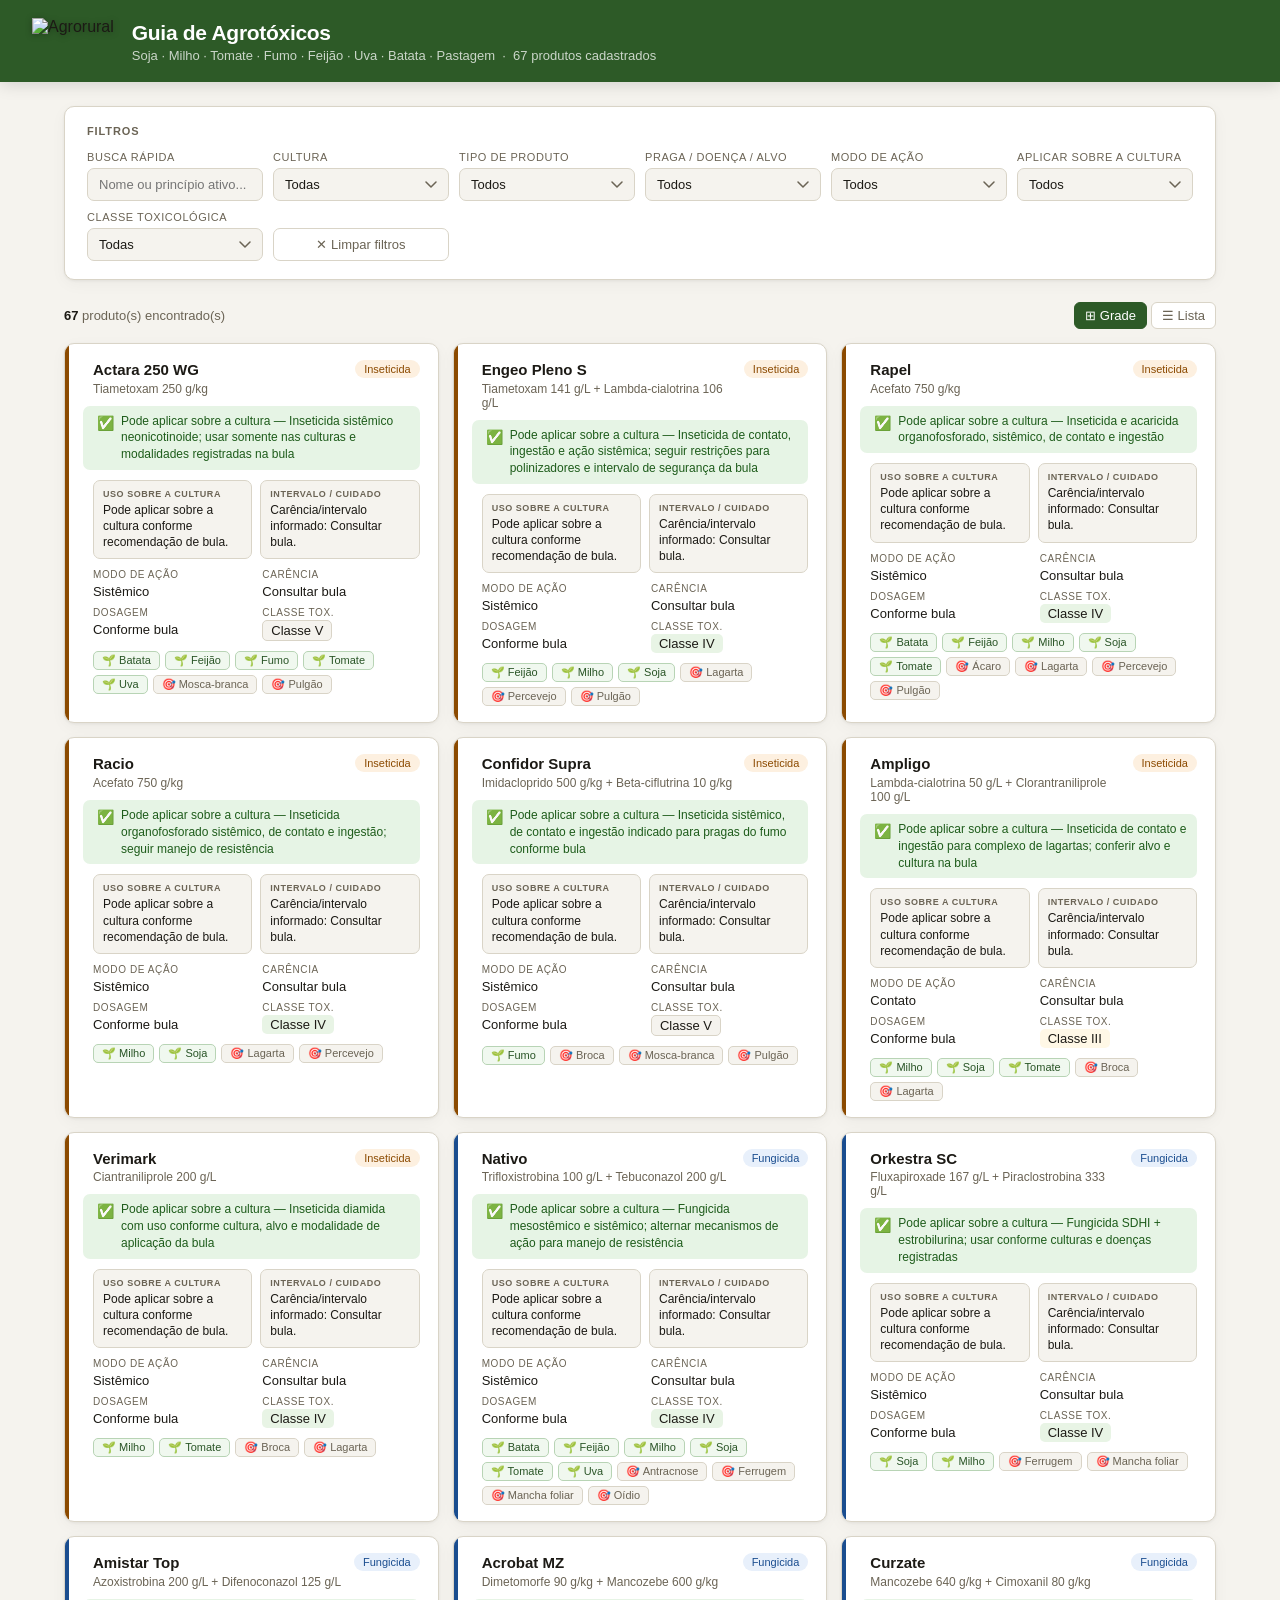
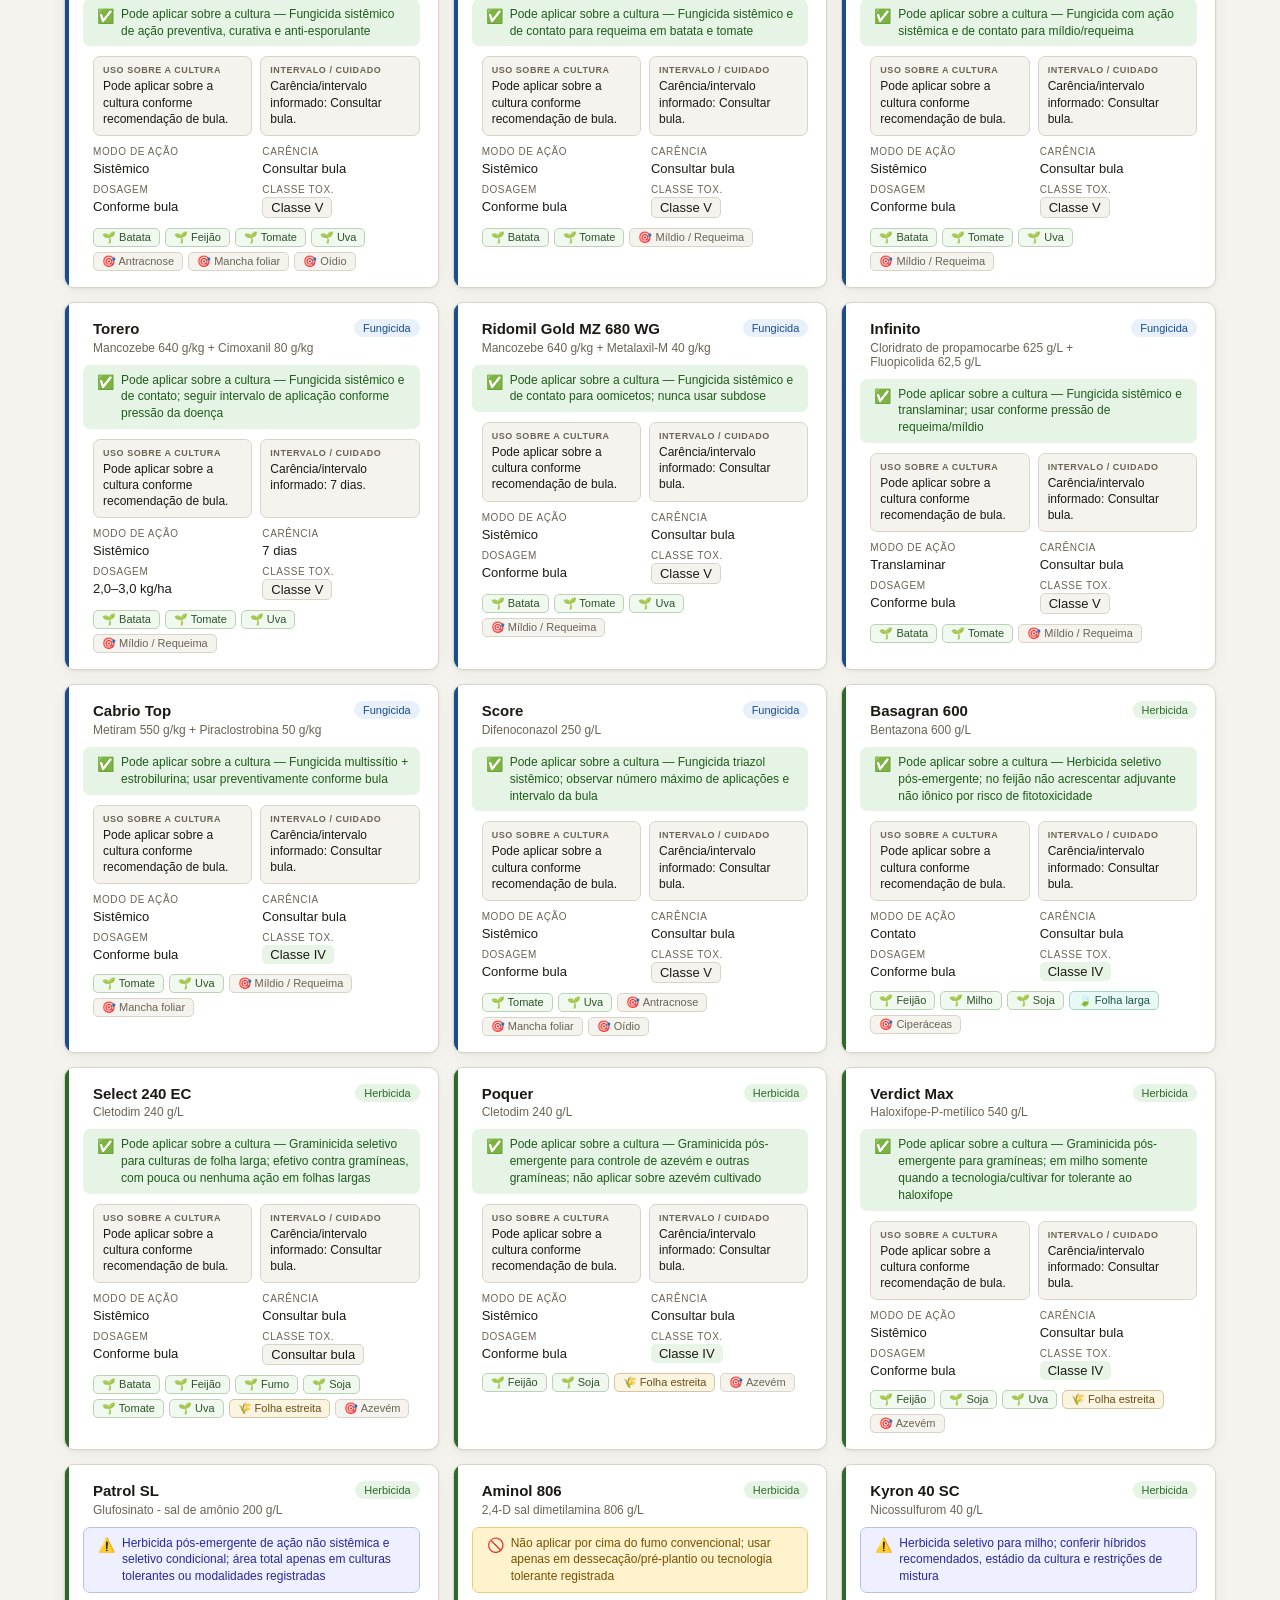
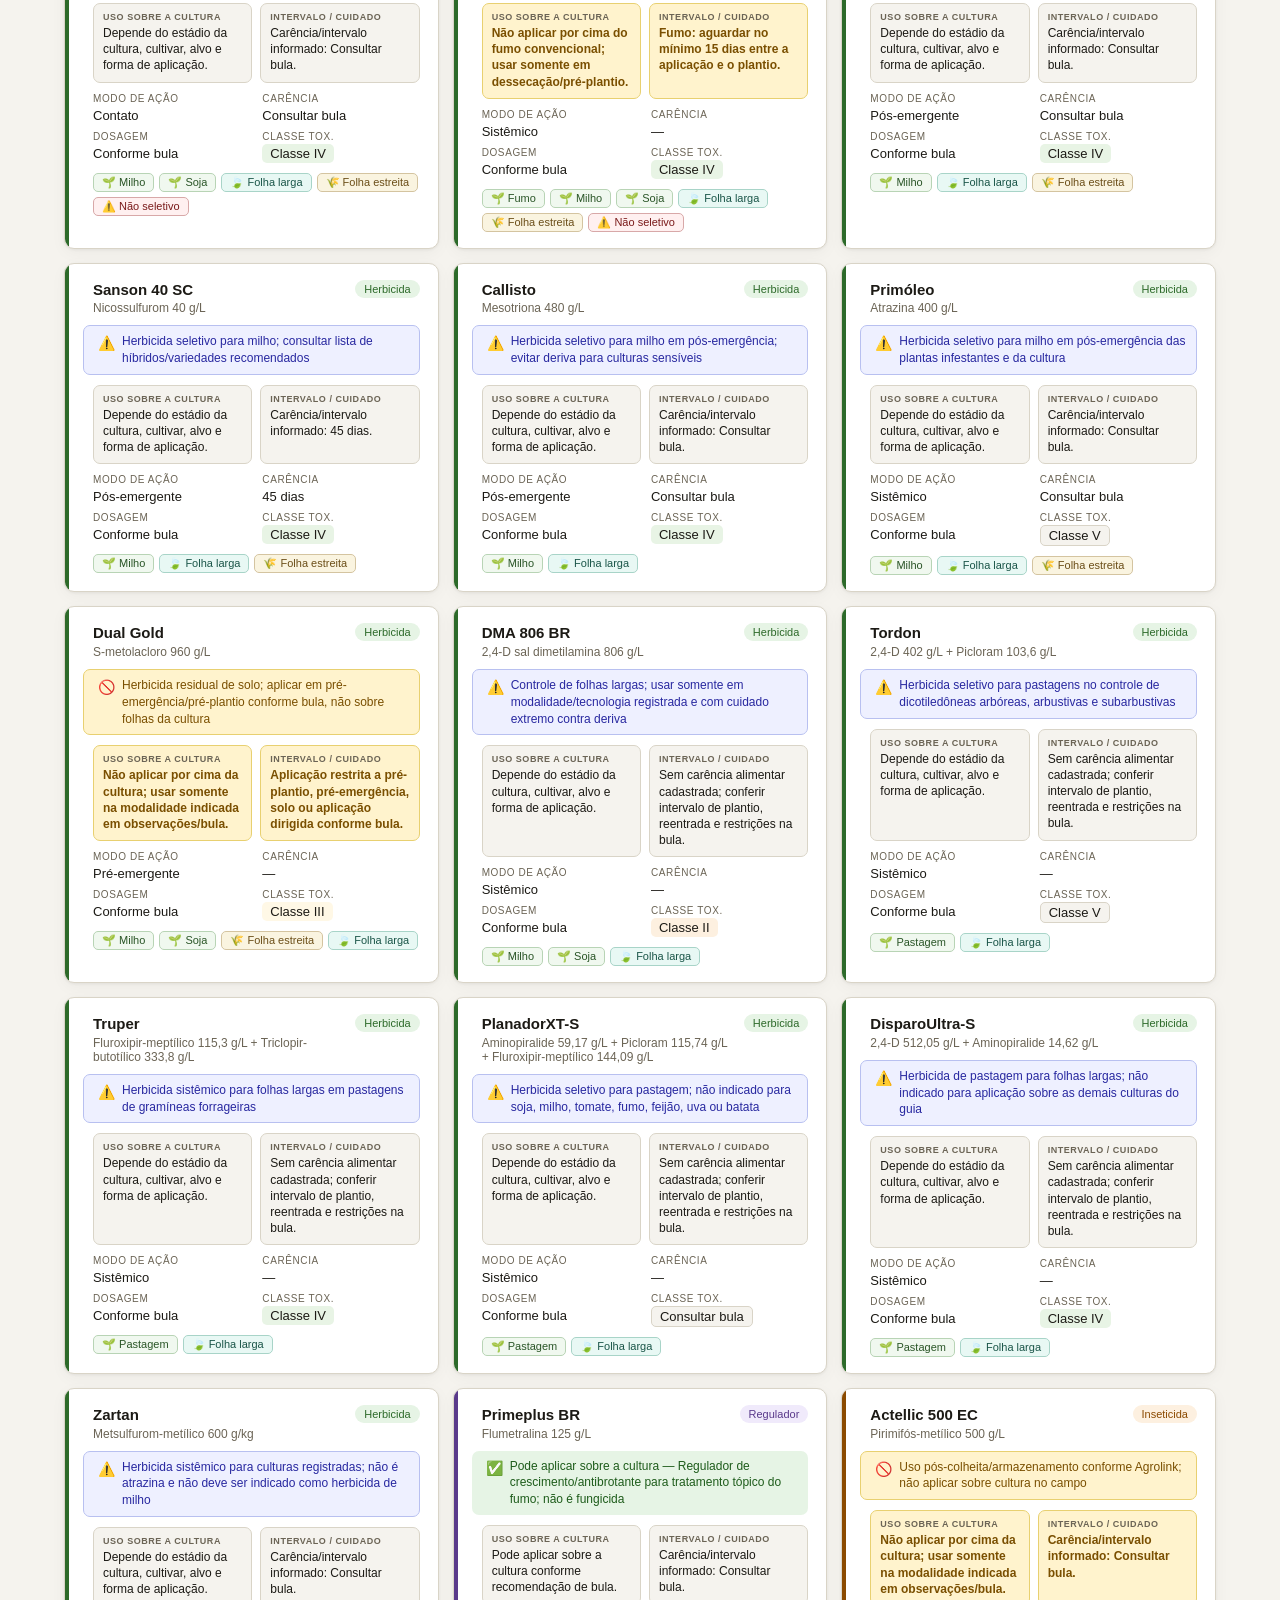
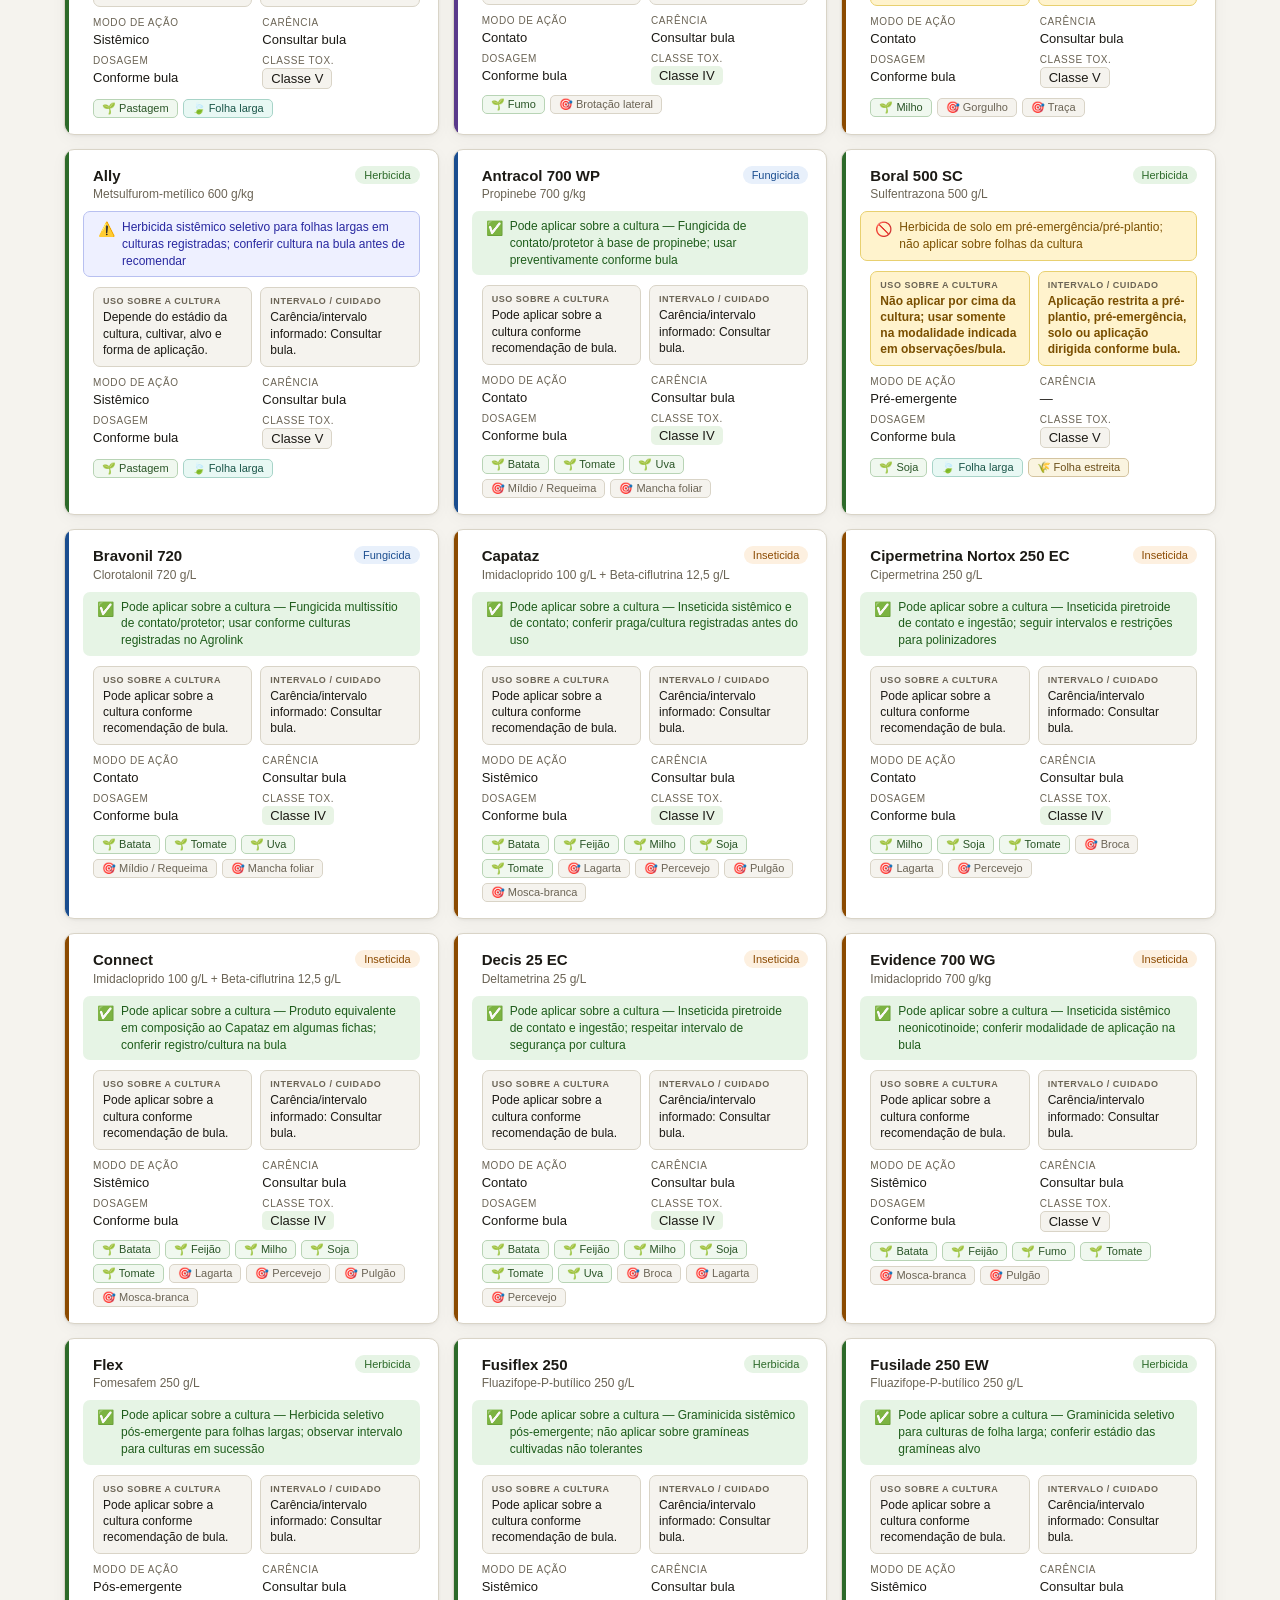
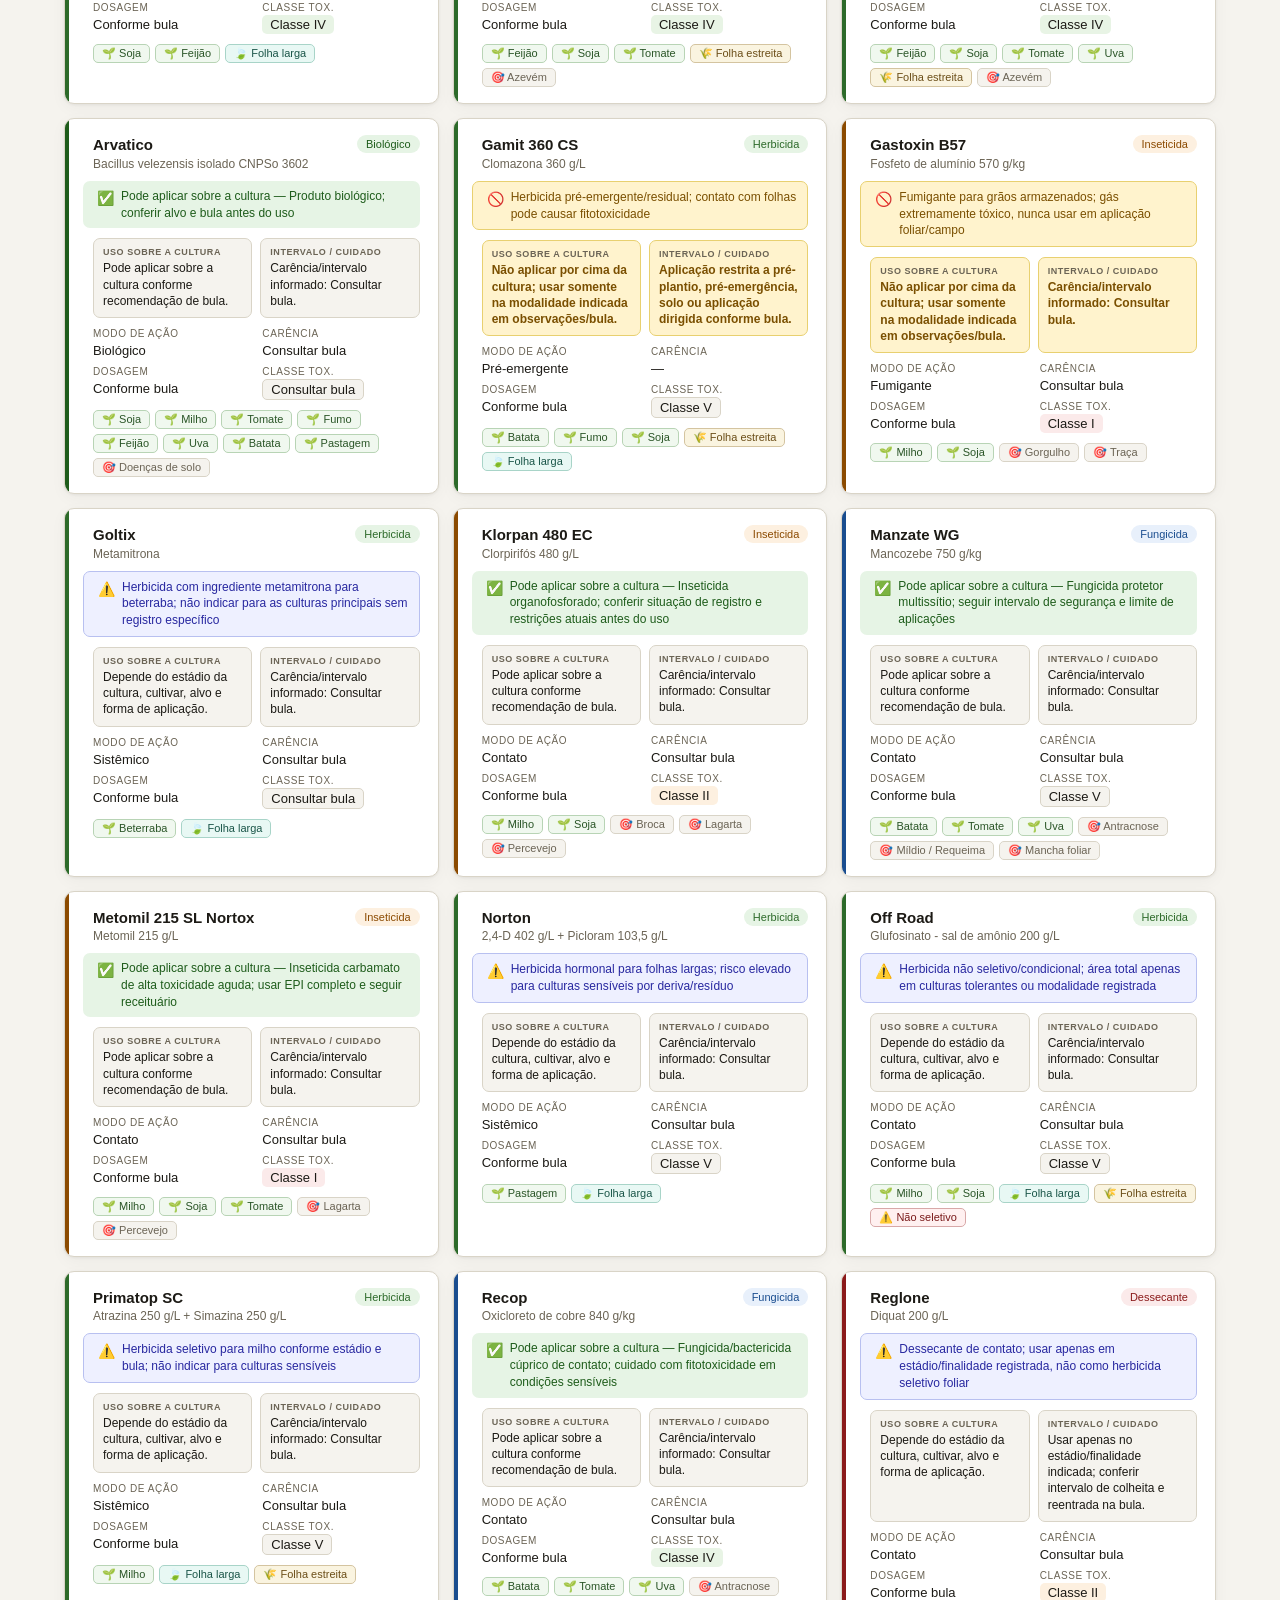
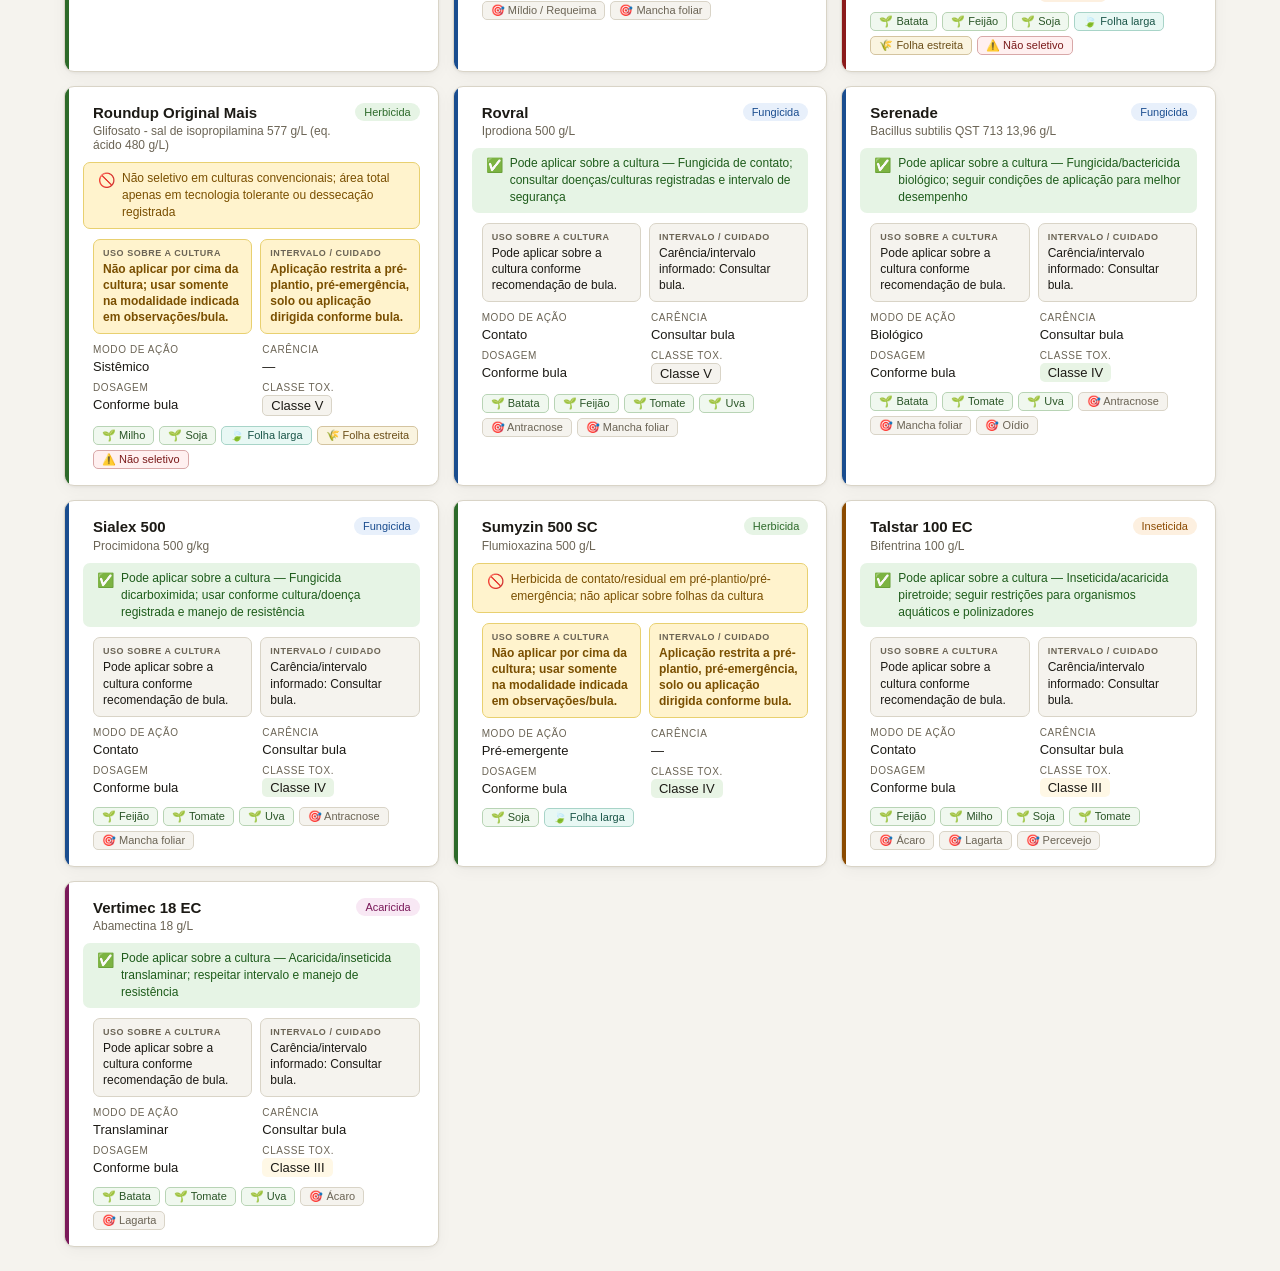
==== commit ee4aa051: "Update index.html" ====
--- a/index.html
+++ b/index.html
@@ -1,6 +1,3 @@
-Ah, desculpe a confusão! Você está certo. Vou te enviar os 3 arquivos do Guia de Agrotóxicos (HTML, CSS e JavaScript) corrigidos e prontos para uso:
-
-📄 1. index.html (CORRIGIDO ✅)
 <!DOCTYPE html>
 <html lang="pt-BR">
 <head>
--- a/style.css
+++ b/style.css
@@ -38,7 +38,7 @@
   min-height: 100vh;
 }
 
-/* â”€â”€ HEADER â”€â”€ */
+/* ── HEADER ── */
 header {
   background: var(--accent);
   padding: 18px 32px 16px;
@@ -68,10 +68,10 @@
 }
 header p { font-size: 13px; color: rgba(255,255,255,.75); }
 
-/* â”€â”€ CONTAINER â”€â”€ */
+/* ── CONTAINER ── */
 .container { max-width: 1200px; margin: 0 auto; padding: 24px; }
 
-/* â”€â”€ FILTROS â”€â”€ */
+/* ── FILTROS ── */
 .fp {
   background: var(--surface);
   border: 1px solid var(--border);
@@ -140,7 +140,7 @@
 }
 .btn-clear:hover { border-color: var(--accent); color: var(--accent); background: var(--accent-light); }
 
-/* â”€â”€ RESULTADO HEADER â”€â”€ */
+/* ── RESULTADO HEADER ── */
 .rh { display: flex; align-items: center; justify-content: space-between; margin-bottom: 14px; }
 .rc { font-size: 13px; color: var(--text-muted); }
 .rc strong { color: var(--text); font-weight: 600; }
@@ -157,11 +157,11 @@
 }
 .vb.active { background: var(--accent); border-color: var(--accent); color: #fff; }
 
-/* â”€â”€ GRID / LIST â”€â”€ */
+/* ── GRID / LIST ── */
 .grid { display: grid; grid-template-columns: repeat(auto-fill, minmax(330px, 1fr)); gap: 14px; }
 .list { display: flex; flex-direction: column; gap: 8px; }
 
-/* â”€â”€ CARD â”€â”€ */
+/* ── CARD ── */
 .card {
   background: var(--surface);
   border: 1px solid var(--border);
@@ -187,16 +187,16 @@
 .badge-Acaricida  { background: var(--acaricida-bg);  color: var(--acaricida); }
 .badge-Dessecante { background: var(--dessecante-bg); color: var(--dessecante); }
 .badge-Regulador  { background: var(--regulador-bg);  color: var(--regulador); }
-.badge-BiolÃ³gico  { background: var(--ok-bg); color: var(--ok); }
-
-/* â”€â”€ ALERTA DE USO â”€â”€ */
+.badge-Biológico  { background: var(--ok-bg); color: var(--ok); }
+
+/* ── ALERTA DE USO ── */
 .ab { display: flex; align-items: flex-start; gap: 7px; padding: 7px 10px 7px 14px; border-radius: 7px; font-size: 12px; font-weight: 500; margin-bottom: 10px; line-height: 1.4; }
 .ab-sim     { background: var(--ok-bg); color: var(--ok); }
 .ab-nao     { background: var(--warn-bg); color: var(--warn); border: 1px solid #e8d070; }
 .ab-parcial { background: var(--parcial-bg); color: var(--parcial); border: 1px solid #b8c0f0; }
 .ab-icon    { font-size: 14px; flex-shrink: 0; margin-top: 1px; }
 
-/* â”€â”€ USO GRID â”€â”€ */
+/* ── USO GRID ── */
 .ug { display: grid; grid-template-columns: 1fr 1fr; gap: 8px; padding-left: 10px; margin-bottom: 10px; }
 .ui { border: 1px solid var(--border); border-radius: 7px; padding: 8px 9px; background: var(--bg); }
 .ui label { font-size: 9px; font-weight: 600; text-transform: uppercase; letter-spacing: .06em; color: var(--text-muted); display: block; margin-bottom: 3px; }
@@ -204,12 +204,12 @@
 .ui-warn   { border-color: #e8d070; background: var(--warn-bg); }
 .ui-warn span { color: var(--warn); font-weight: 600; }
 
-/* â”€â”€ CAMPOS GRID â”€â”€ */
+/* ── CAMPOS GRID ── */
 .cg { display: grid; grid-template-columns: 1fr 1fr; gap: 7px 12px; padding-left: 10px; margin-bottom: 10px; }
 .ii label { font-size: 10px; font-weight: 500; text-transform: uppercase; letter-spacing: .06em; color: var(--text-muted); display: block; margin-bottom: 2px; }
 .ii span  { font-size: 13px; color: var(--text); }
 
-/* â”€â”€ TAGS â”€â”€ */
+/* ── TAGS ── */
 .ct { display: flex; flex-wrap: wrap; gap: 5px; padding-left: 10px; }
 .tag    { font-size: 11px; padding: 2px 8px; border-radius: 5px; border: 1px solid var(--border); color: var(--text-muted); background: var(--bg); }
 .tag-c  { border-color: #b8d4b5; background: #f0f8ef; color: #2a5527; }
@@ -217,31 +217,31 @@
 .tag-fe { border-color: #d4c4a0; background: #faf4e0; color: #6b4e18; }
 .tag-ns { border-color: #d8a8a8; background: #fff0f0; color: #7a1a1a; }
 
-/* â”€â”€ CLASSE TOXICOLÃ“GICA â”€â”€ */
+/* ── CLASSE TOXICOLÓGICA ── */
 .pi    { display: inline-flex; align-items: center; font-size: 11px; font-weight: 500; padding: 2px 8px; border-radius: 5px; }
 .pi-I  { background: var(--c1-bg); color: var(--c1); }
 .pi-II { background: var(--c2-bg); color: var(--c2); }
 .pi-III{ background: var(--c3-bg); color: var(--c3); }
 .pi-IV { background: var(--c4-bg); color: var(--c4); }
-.pi-V, .pi-â€” { background: var(--bg); color: var(--text-muted); border: 1px solid var(--border); }
-
-/* â”€â”€ ACENTO LATERAL â”€â”€ */
+.pi-V, .pi-— { background: var(--bg); color: var(--text-muted); border: 1px solid var(--border); }
+
+/* ── ACENTO LATERAL ── */
 .acc-Fungicida  { background: var(--fungicida); }
 .acc-Herbicida  { background: var(--herbicida); }
 .acc-Inseticida { background: var(--inseticida); }
 .acc-Acaricida  { background: var(--acaricida); }
 .acc-Dessecante { background: var(--dessecante); }
 .acc-Regulador  { background: var(--regulador); }
-.acc-BiolÃ³gico  { background: var(--ok); }
-
-/* â”€â”€ LISTA â”€â”€ */
+.acc-Biológico  { background: var(--ok); }
+
+/* ── LISTA ── */
 .list .cg { grid-template-columns: repeat(4, 1fr); }
 
-/* â”€â”€ VAZIO â”€â”€ */
+/* ── VAZIO ── */
 .empty { grid-column: 1/-1; text-align: center; padding: 60px 0; color: var(--text-muted); }
 .empty p { font-size: 15px; margin-bottom: 8px; font-weight: 500; color: var(--text); }
 
-/* â”€â”€ RESPONSIVO â”€â”€ */
+/* ── RESPONSIVO ── */
 @media (max-width: 640px) {
   .fg { grid-template-columns: 1fr 1fr; }
   .grid { grid-template-columns: 1fr; }
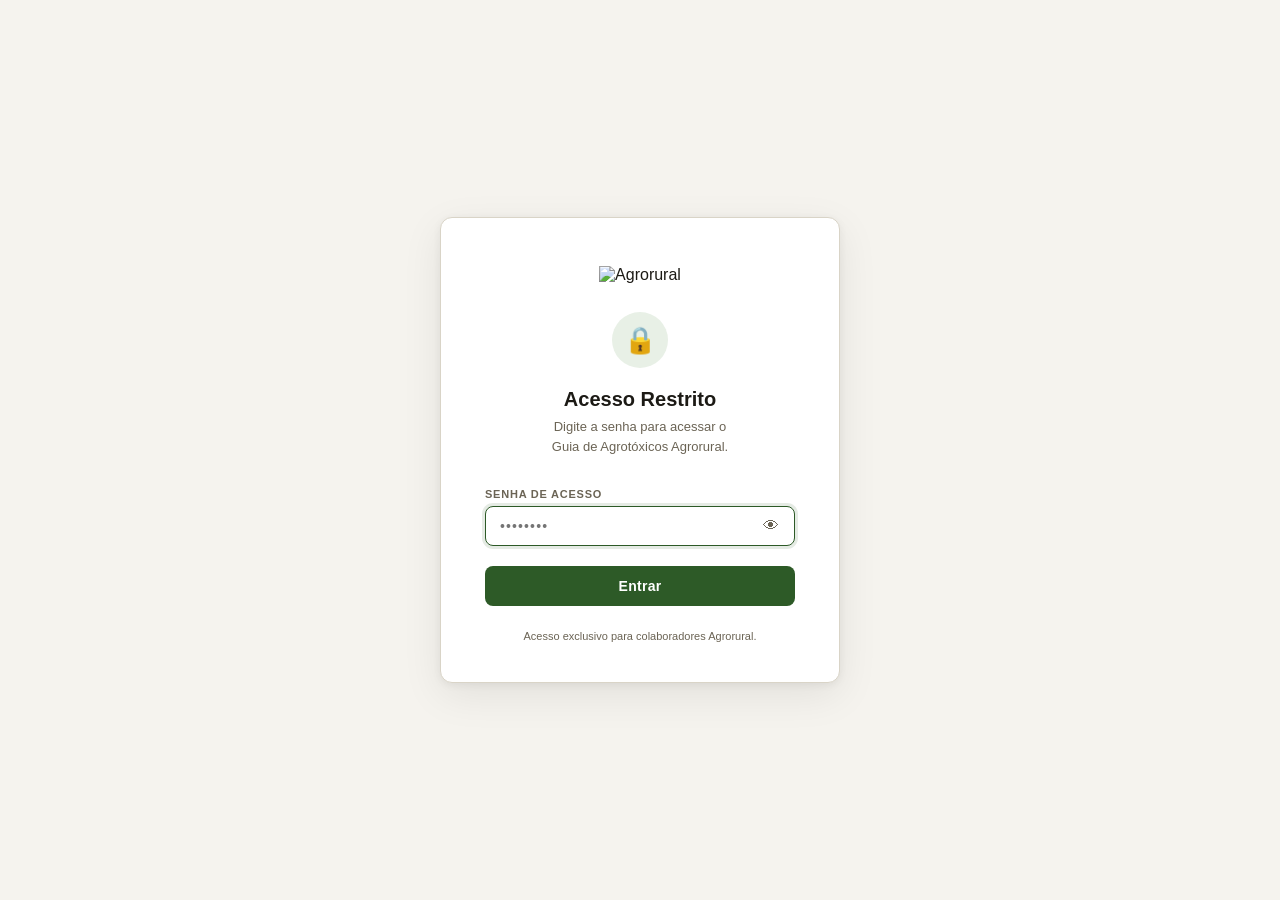
==== commit 1f1ff297: "Deploy the application (6a1c977c742f62b092fbe279)" ====
--- a/index.html
+++ b/index.html
@@ -1,97 +1,270 @@
-<!DOCTYPE html>
-<html lang="pt-BR">
-<head>
-<meta charset="UTF-8">
-<meta name="viewport" content="width=device-width, initial-scale=1.0">
-<title>Guia de Agrotóxicos - Agrorural</title>
-<link href="https://fonts.googleapis.com/css2?family=DM+Sans:wght@300;400;500;600&family=Space+Grotesk:wght@400;500;600;700&display=swap" rel="stylesheet">
-<link rel="stylesheet" href="style.css">
-</head>
-<body>
-<header>
-  <div class="header-top">
-    <img src="https://media.base44.com/images/public/6a1c72122a9e0b5b111189c7/57c9bda0f_agrorural.png" alt="Agrorural" class="header-logo">
-    <div>
-      <h1>Guia de Agrotóxicos</h1>
-      <p>Soja · Milho · Tomate · Fumo · Feijão · Uva · Batata · Pastagem &nbsp;·&nbsp; <span id="tc">0</span> produtos cadastrados</p>
-    </div>
-  </div>
-</header>
-
-<div class="container">
-  <div class="fp">
-    <div class="fp-title">Filtros</div>
-    <div class="fg">
-      <div><label>Busca rápida</label><input id="fb" placeholder="Nome ou princípio ativo..." oninput="f()"></div>
-      <div><label>Cultura</label>
-        <select id="fc" onchange="f()">
-          <option value="">Todas</option>
-          <option>Soja</option><option>Milho</option><option>Tomate</option>
-          <option>Fumo</option><option>Feijão</option><option>Uva</option>
-          <option>Batata</option><option>Pastagem</option><option>Azevém</option>
-        </select>
-      </div>
-      <div><label>Tipo de produto</label>
-        <select id="ft" onchange="f()">
-          <option value="">Todos</option>
-          <option>Fungicida</option><option>Herbicida</option><option>Inseticida</option>
-          <option>Acaricida</option><option>Dessecante</option><option>Regulador</option><option>Biológico</option>
-        </select>
-      </div>
-      <div><label>Praga / doença / alvo</label>
-        <select id="fa" onchange="f()">
-          <option value="">Todos</option>
-          <option>Folha larga</option><option>Folha estreita</option><option>Não seletivo</option>
-          <option>Brotação lateral</option><option>Azevém</option><option>Ciperáceas</option>
-          <option>Ferrugem</option><option>Mancha foliar</option><option>Míldio / Requeima</option>
-          <option>Antracnose</option><option>Oídio</option><option>Lagarta</option>
-          <option>Percevejo</option><option>Mosca-branca</option><option>Pulgão</option>
-          <option>Ácaro</option><option>Broca</option><option>Nematoide</option>
-        </select>
-      </div>
-      <div><label>Modo de ação</label>
-        <select id="fm" onchange="f()">
-          <option value="">Todos</option>
-          <option>Sistêmico</option><option>Contato</option>
-          <option>Protetor</option><option>Translaminar</option>
-          <option>Pré-emergente</option><option>Pós-emergente</option>
-        </select>
-      </div>
-      <div><label>Aplicar sobre a cultura</label>
-        <select id="fs" onchange="f()">
-          <option value="">Todos</option>
-          <option value="sim">✅ Sim — pode aplicar</option>
-          <option value="nao">🚫 Não — risco de dano</option>
-          <option value="parcial">⚠️ Depende da situação</option>
-        </select>
-      </div>
-      <div><label>Classe toxicológica</label>
-        <select id="fk" onchange="f()">
-          <option value="">Todas</option>
-          <option value="I">I — Extremamente tóxico</option>
-          <option value="II">II — Altamente tóxico</option>
-          <option value="III">III — Moderadamente tóxico</option>
-          <option value="IV">IV — Pouco tóxico</option>
-          <option value="V">V — Improvável de causar dano agudo</option>
-        </select>
-      </div>
-      <div style="display:flex;align-items:flex-end">
-        <button class="btn-clear" onclick="limpar()">✕ Limpar filtros</button>
-      </div>
-    </div>
-  </div>
-
-  <div class="rh">
-    <div class="rc"><strong id="cn">0</strong> produto(s) encontrado(s)</div>
-    <div class="vt">
-      <button class="vb active" id="bg" onclick="sv('grid')">⊞ Grade</button>
-      <button class="vb" id="bl" onclick="sv('list')">☰ Lista</button>
-    </div>
-  </div>
-
-  <div class="grid" id="res"></div>
-</div>
-
-<script src="script.js"></script>
-</body>
-</html>
+<!DOCTYPE html>
+<html lang="pt-BR">
+<head>
+<meta charset="UTF-8">
+<meta name="viewport" content="width=device-width, initial-scale=1.0">
+<title>Acesso Restrito - Agrorural</title>
+<link href="https://fonts.googleapis.com/css2?family=DM+Sans:wght@300;400;500;600&family=Space+Grotesk:wght@400;500;600;700&display=swap" rel="stylesheet">
+<style>
+  :root {
+    --accent: #2D5A27;
+    --accent-dark: #1e3f1b;
+    --accent-light: #E8F0E6;
+    --bg: #F5F3EE;
+    --surface: #FFF;
+    --text: #1C1A15;
+    --text-muted: #6B6455;
+    --border: #D9D4C7;
+    --error-bg: #FBEAEA;
+    --error: #8B1A1A;
+    --error-border: #e8b4b4;
+    --radius: 12px;
+  }
+
+  *, *::before, *::after { box-sizing: border-box; margin: 0; padding: 0; }
+
+  body {
+    font-family: 'DM Sans', sans-serif;
+    background: var(--bg);
+    color: var(--text);
+    min-height: 100vh;
+    display: flex;
+    flex-direction: column;
+    align-items: center;
+    justify-content: center;
+    padding: 24px;
+  }
+
+  .login-card {
+    background: var(--surface);
+    border: 1px solid var(--border);
+    border-radius: var(--radius);
+    box-shadow: 0 2px 8px rgba(0,0,0,.06), 0 12px 40px rgba(0,0,0,.08);
+    padding: 48px 44px 40px;
+    width: 100%;
+    max-width: 400px;
+    text-align: center;
+  }
+
+  .logo {
+    height: 52px;
+    object-fit: contain;
+    margin-bottom: 28px;
+  }
+
+  .lock-icon {
+    width: 56px;
+    height: 56px;
+    background: var(--accent-light);
+    border-radius: 50%;
+    display: flex;
+    align-items: center;
+    justify-content: center;
+    margin: 0 auto 20px;
+    font-size: 26px;
+  }
+
+  h1 {
+    font-family: 'Space Grotesk', sans-serif;
+    font-size: 20px;
+    font-weight: 700;
+    color: var(--text);
+    margin-bottom: 6px;
+  }
+
+  .subtitle {
+    font-size: 13px;
+    color: var(--text-muted);
+    margin-bottom: 32px;
+    line-height: 1.5;
+  }
+
+  .field {
+    text-align: left;
+    margin-bottom: 16px;
+  }
+
+  .field label {
+    display: block;
+    font-size: 11px;
+    font-weight: 600;
+    text-transform: uppercase;
+    letter-spacing: .07em;
+    color: var(--text-muted);
+    margin-bottom: 6px;
+  }
+
+  .input-wrap {
+    position: relative;
+  }
+
+  .field input {
+    width: 100%;
+    padding: 11px 44px 11px 14px;
+    border: 1px solid var(--border);
+    border-radius: 8px;
+    font-family: 'DM Sans', sans-serif;
+    font-size: 14px;
+    color: var(--text);
+    background: var(--bg);
+    outline: none;
+    transition: border-color .15s, box-shadow .15s;
+    letter-spacing: .08em;
+  }
+
+  .field input:focus {
+    border-color: var(--accent);
+    box-shadow: 0 0 0 3px rgba(45,90,39,.12);
+    background: #fff;
+  }
+
+  .field input.error {
+    border-color: var(--error);
+    box-shadow: 0 0 0 3px rgba(139,26,26,.1);
+    animation: shake .3s ease;
+  }
+
+  .toggle-pw {
+    position: absolute;
+    right: 12px;
+    top: 50%;
+    transform: translateY(-50%);
+    background: none;
+    border: none;
+    cursor: pointer;
+    color: var(--text-muted);
+    font-size: 16px;
+    padding: 4px;
+    display: flex;
+    align-items: center;
+    transition: color .15s;
+  }
+
+  .toggle-pw:hover { color: var(--text); }
+
+  .error-msg {
+    display: none;
+    align-items: center;
+    gap: 6px;
+    background: var(--error-bg);
+    border: 1px solid var(--error-border);
+    border-radius: 7px;
+    padding: 9px 12px;
+    font-size: 12px;
+    font-weight: 500;
+    color: var(--error);
+    margin-bottom: 16px;
+    text-align: left;
+  }
+
+  .error-msg.visible { display: flex; }
+
+  .btn-login {
+    width: 100%;
+    padding: 12px;
+    background: var(--accent);
+    border: none;
+    border-radius: 8px;
+    font-family: 'Space Grotesk', sans-serif;
+    font-size: 14px;
+    font-weight: 600;
+    color: #fff;
+    cursor: pointer;
+    transition: background .15s, transform .1s;
+    letter-spacing: .02em;
+    margin-top: 4px;
+  }
+
+  .btn-login:hover { background: var(--accent-dark); }
+  .btn-login:active { transform: scale(.98); }
+
+  .footer-note {
+    margin-top: 24px;
+    font-size: 11px;
+    color: var(--text-muted);
+  }
+
+  @keyframes shake {
+    0%,100% { transform: translateX(0); }
+    20%      { transform: translateX(-5px); }
+    40%      { transform: translateX(5px); }
+    60%      { transform: translateX(-4px); }
+    80%      { transform: translateX(4px); }
+  }
+
+  @media (max-width: 480px) {
+    .login-card { padding: 36px 24px 32px; }
+  }
+</style>
+</head>
+<body>
+
+<div class="login-card">
+  <img
+    src="https://media.base44.com/images/public/6a1c72122a9e0b5b111189c7/57c9bda0f_agrorural.png"
+    alt="Agrorural"
+    class="logo"
+  >
+
+  <div class="lock-icon">🔒</div>
+
+  <h1>Acesso Restrito</h1>
+  <p class="subtitle">Digite a senha para acessar o<br>Guia de Agrotóxicos Agrorural.</p>
+
+  <div class="field">
+    <label for="senha">Senha de acesso</label>
+    <div class="input-wrap">
+      <input
+        type="password"
+        id="senha"
+        placeholder="••••••••"
+        autocomplete="current-password"
+        onkeydown="if(event.key==='Enter') entrar()"
+      >
+      <button class="toggle-pw" type="button" onclick="togglePw()" title="Mostrar/ocultar senha">👁</button>
+    </div>
+  </div>
+
+  <div class="error-msg" id="erroMsg">
+    🚫 Senha incorreta. Tente novamente.
+  </div>
+
+  <button class="btn-login" onclick="entrar()">Entrar</button>
+
+  <p class="footer-note">Acesso exclusivo para colaboradores Agrorural.</p>
+</div>
+
+<script>
+  // Redirect if already authenticated
+  if (sessionStorage.getItem('agro_auth') === 'AGRO1010') {
+    window.location.replace('guia.html');
+  }
+
+  function entrar() {
+    var input = document.getElementById('senha');
+    var erro  = document.getElementById('erroMsg');
+    var val   = input.value.trim().toUpperCase();
+
+    if (val === 'AGRO1010') {
+      sessionStorage.setItem('agro_auth', 'AGRO1010');
+      window.location.replace('guia.html');
+    } else {
+      input.classList.add('error');
+      erro.classList.add('visible');
+      input.value = '';
+      input.focus();
+      setTimeout(function() {
+        input.classList.remove('error');
+      }, 600);
+    }
+  }
+
+  function togglePw() {
+    var input = document.getElementById('senha');
+    input.type = input.type === 'password' ? 'text' : 'password';
+  }
+
+  document.getElementById('senha').focus();
+</script>
+</body>
+</html>
